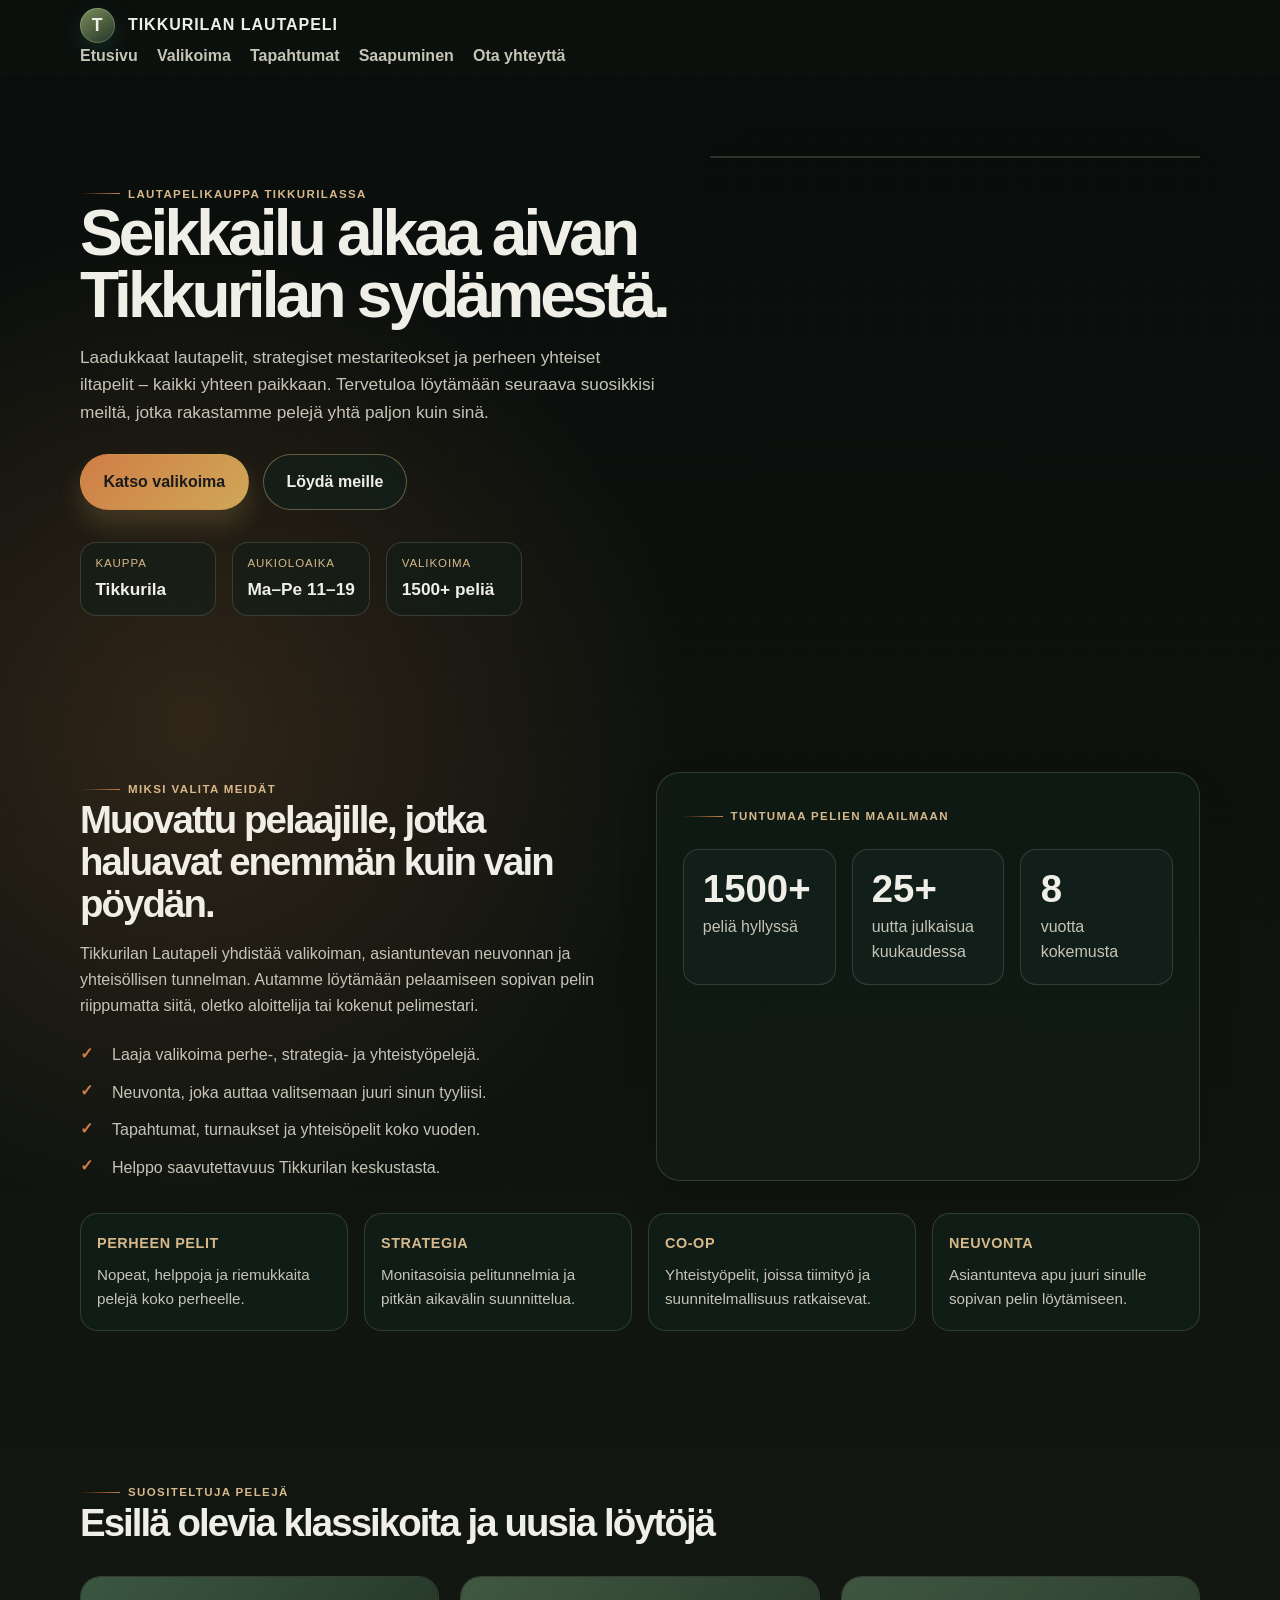
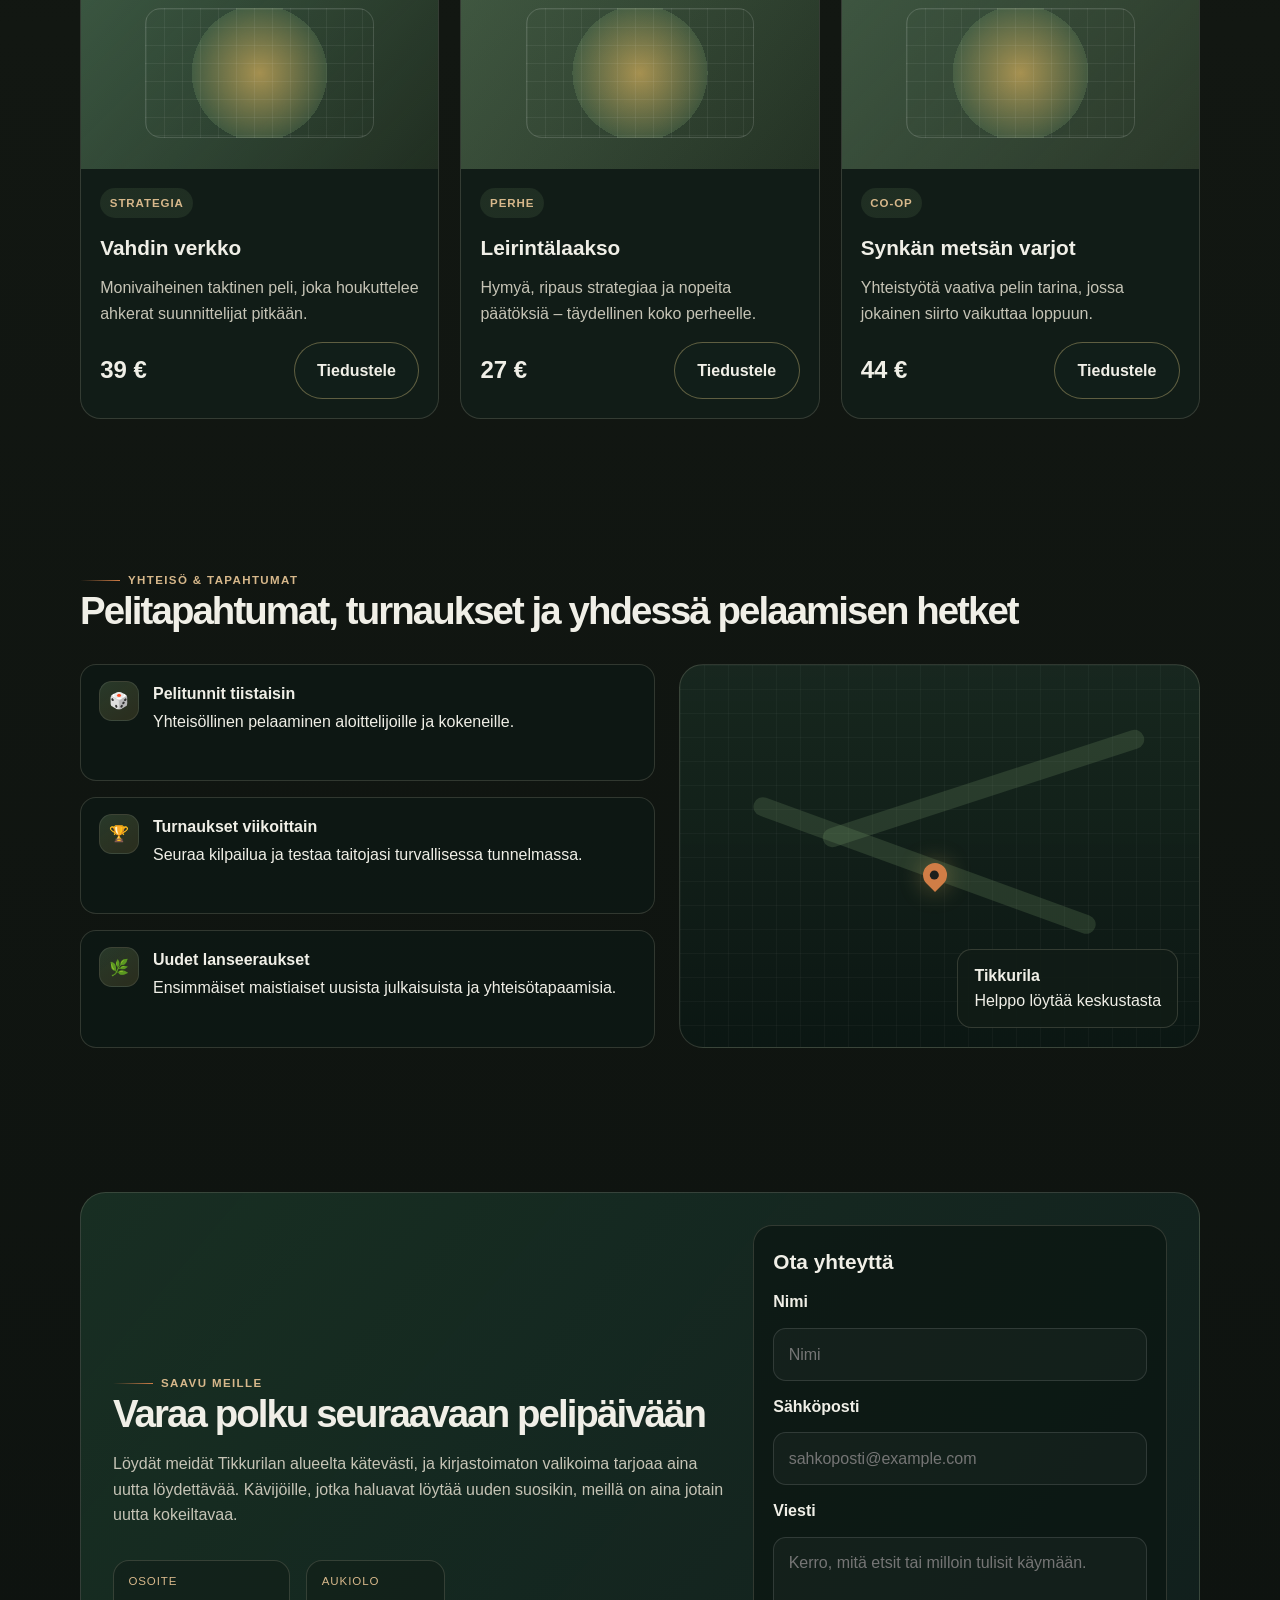
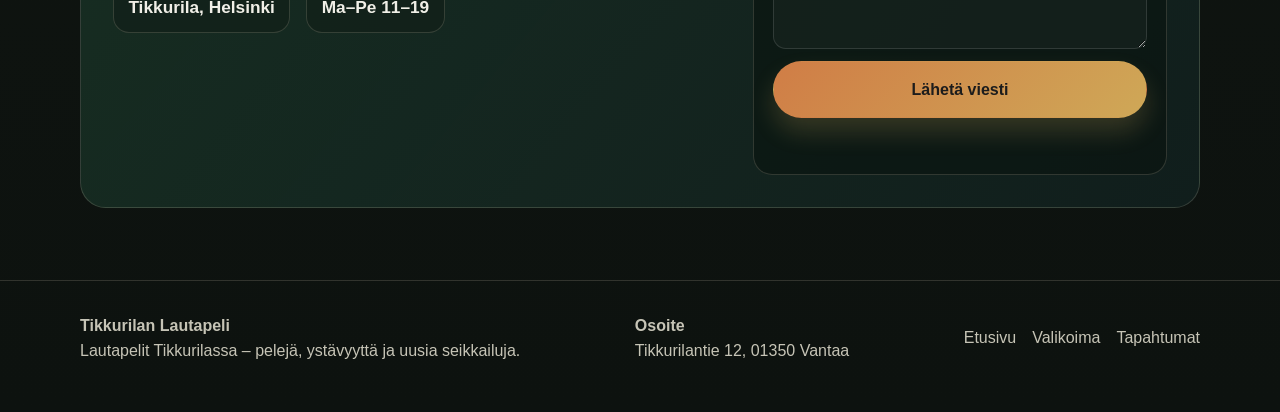
==== index.html @ 0ae38409 "Replace nettisivut.html with index.html content" ====
<!DOCTYPE html>
<html lang="fi">
  <head>
    <meta charset="UTF-8" />
    <meta name="viewport" content="width=device-width, initial-scale=1.0" />
    <meta
      name="description"
      content="Lautapelikauppa Tikkurilassa – strategia-, perhe- ja yhteistyöpelit, tapahtumat, neuvonta ja helposti saavutettava myymälä."
    />
    <meta name="theme-color" content="#090d0b" />
    <title>Tikkurilan Lautapeli | Lautapelikauppa Tikkurilassa</title>
    <link rel="stylesheet" href="styles.css" />
    <script src="script.js" defer></script>
  </head>
  <body>
    <a class="skip-link" href="#main-content">Hyppää sisältöön</a>

    <header class="site-header">
      <div class="container header-inner">
        <a href="#top" class="brand" aria-label="Tikkurilan Lautapeli etusivulle">
          <span class="brand-mark" aria-hidden="true">T</span>
          <span>Tikkurilan Lautapeli</span>
        </a>

        <button type="button" class="nav-toggle" aria-expanded="false" aria-controls="site-nav" aria-label="Avaa valikko">
          Valikko
        </button>

        <nav id="site-nav" class="nav" aria-label="Päävalikko">
          <a href="index.html">Etusivu</a>
          <a href="valikoima.html">Valikoima</a>
          <a href="tapahtumat.html">Tapahtumat</a>
          <a href="#saapuminen">Saapuminen</a>
          <a href="#ota-yhteytta">Ota yhteyttä</a>
        </nav>
      </div>
    </header>

    <main id="main-content">
      <section class="hero" id="top">
        <div class="container hero-grid">
          <div class="hero-copy">
            <span class="eyebrow">Lautapelikauppa Tikkurilassa</span>
            <h1>Seikkailu alkaa aivan Tikkurilan sydämestä.</h1>
            <p class="subhead">
              Laadukkaat lautapelit, strategiset mestariteokset ja perheen yhteiset iltapelit – kaikki yhteen paikkaan.
              Tervetuloa löytämään seuraava suosikkisi meiltä, jotka rakastamme pelejä yhtä paljon kuin sinä.
            </p>
            <div class="hero-actions">
              <a class="button" href="valikoima.html">Katso valikoima</a>
              <a class="button-secondary" href="#saapuminen">Löydä meille</a>
            </div>

            <div class="mini-meta" aria-label="Kaupan perustiedot">
              <div>
                <span class="meta-label">Kauppa</span>
                <span class="meta-value">Tikkurila</span>
              </div>
              <div>
                <span class="meta-label">Aukioloaika</span>
                <span class="meta-value">Ma–Pe 11–19</span>
              </div>
              <div>
                <span class="meta-label">Valikoima</span>
                <span class="meta-value">1500+ peliä</span>
              </div>
            </div>
          </div>

          <div class="hero-visual" aria-label="Pelien esittelykuva">
            <div class="showcase">
              <div class="board-illustration" aria-hidden="true"></div>

              <div class="floating-card top">
                <strong>4.9/5</strong>
                <span>Asiakasarvioinnit</span>
              </div>

              <div class="floating-card bottom">
                <strong>32</strong>
                <span>Yhteisötilaista peli-iltaa kuukaudessa</span>
              </div>
            </div>
          </div>
        </div>
      </section>

      <section class="section" id="kauppa">
        <div class="container">
          <div class="grid-2">
            <div>
              <span class="eyebrow">Miksi valita meidät</span>
              <h2>Muovattu pelaajille, jotka haluavat enemmän kuin vain pöydän.</h2>
              <p>
                Tikkurilan Lautapeli yhdistää valikoiman, asiantuntevan neuvonnan ja yhteisöllisen tunnelman. Autamme
                löytämään pelaamiseen sopivan pelin riippumatta siitä, oletko aloittelija tai kokenut pelimestari.
              </p>
              <ul class="check-list" aria-label="Kaupan vahvuudet">
                <li>Laaja valikoima perhe-, strategia- ja yhteistyöpelejä.</li>
                <li>Neuvonta, joka auttaa valitsemaan juuri sinun tyyliisi.</li>
                <li>Tapahtumat, turnaukset ja yhteisöpelit koko vuoden.</li>
                <li>Helppo saavutettavuus Tikkurilan keskustasta.</li>
              </ul>
            </div>

            <div class="panel">
              <span class="eyebrow">Tuntumaa pelien maailmaan</span>
              <div class="stats-grid" aria-label="Kaupan lukemat">
                <div class="stat-box">
                  <strong>1500+</strong>
                  <span>peliä hyllyssä</span>
                </div>
                <div class="stat-box">
                  <strong>25+</strong>
                  <span>uutta julkaisua kuukaudessa</span>
                </div>
                <div class="stat-box">
                  <strong>8</strong>
                  <span>vuotta kokemusta</span>
                </div>
              </div>
            </div>
          </div>

          <div class="feature-strip" aria-label="Kaupan palvelut">
            <article>
              <h3>Perheen pelit</h3>
              <p>Nopeat, helppoja ja riemukkaita pelejä koko perheelle.</p>
            </article>
            <article>
              <h3>Strategia</h3>
              <p>Monitasoisia pelitunnelmia ja pitkän aikavälin suunnittelua.</p>
            </article>
            <article>
              <h3>Co-op</h3>
              <p>Yhteistyöpelit, joissa tiimityö ja suunnitelmallisuus ratkaisevat.</p>
            </article>
            <article>
              <h3>Neuvonta</h3>
              <p>Asiantunteva apu juuri sinulle sopivan pelin löytämiseen.</p>
            </article>
          </div>
        </div>
      </section>

      <section class="section" id="valikoima">
        <div class="container">
          <span class="eyebrow">Suositeltuja pelejä</span>
          <h2>Esillä olevia klassikoita ja uusia löytöjä</h2>

          <div class="product-grid" aria-label="Suosittujen pelien valikoima">
            <article class="product-card">
              <div class="product-art" aria-hidden="true"></div>
              <div class="product-meta">
                <span class="tag">strategia</span>
                <h3>Vahdin verkko</h3>
                <p>Monivaiheinen taktinen peli, joka houkuttelee ahkerat suunnittelijat pitkään.</p>
                <div class="price-row">
                  <span class="price">39 €</span>
                  <a href="#ota-yhteytta" class="button-secondary">Tiedustele</a>
                </div>
              </div>
            </article>

            <article class="product-card">
              <div class="product-art" aria-hidden="true" style="background: linear-gradient(135deg, rgba(121, 155, 107, 0.32), rgba(216, 177, 93, 0.08)), linear-gradient(120deg, #25382d, #14271f);"></div>
              <div class="product-meta">
                <span class="tag">perhe</span>
                <h3>Leirintälaakso</h3>
                <p>Hymyä, ripaus strategiaa ja nopeita päätöksiä – täydellinen koko perheelle.</p>
                <div class="price-row">
                  <span class="price">27 €</span>
                  <a href="#ota-yhteytta" class="button-secondary">Tiedustele</a>
                </div>
              </div>
            </article>

            <article class="product-card">
              <div class="product-art" aria-hidden="true" style="background: linear-gradient(135deg, rgba(121, 155, 107, 0.32), rgba(216, 177, 93, 0.08)), linear-gradient(120deg, #22362d, #1b2d24);"></div>
              <div class="product-meta">
                <span class="tag">co-op</span>
                <h3>Synkän metsän varjot</h3>
                <p>Yhteistyötä vaativa pelin tarina, jossa jokainen siirto vaikuttaa loppuun.</p>
                <div class="price-row">
                  <span class="price">44 €</span>
                  <a href="#ota-yhteytta" class="button-secondary">Tiedustele</a>
                </div>
              </div>
            </article>
          </div>
        </div>
      </section>

      <section class="section" id="tapahtumat">
        <div class="container">
          <span class="eyebrow">Yhteisö & tapahtumat</span>
          <h2>Pelitapahtumat, turnaukset ja yhdessä pelaamisen hetket</h2>

          <div class="location-layout">
            <div class="info-stack" aria-label="Tapahtumatiedot">
              <div class="info-item">
                <div class="icon" aria-hidden="true">🎲</div>
                <div>
                  <strong>Pelitunnit tiistaisin</strong>
                  <span>Yhteisöllinen pelaaminen aloittelijoille ja kokeneille.</span>
                </div>
              </div>

              <div class="info-item">
                <div class="icon" aria-hidden="true">🏆</div>
                <div>
                  <strong>Turnaukset viikoittain</strong>
                  <span>Seuraa kilpailua ja testaa taitojasi turvallisessa tunnelmassa.</span>
                </div>
              </div>

              <div class="info-item">
                <div class="icon" aria-hidden="true">🌿</div>
                <div>
                  <strong>Uudet lanseeraukset</strong>
                  <span>Ensimmäiset maistiaiset uusista julkaisuista ja yhteisötapaamisia.</span>
                </div>
              </div>
            </div>

            <div class="map-box" aria-label="Kaupan sijainti kartalla">
              <div class="map-road" aria-hidden="true"></div>
              <div class="pin" aria-hidden="true"></div>
              <div class="map-label">
                <strong>Tikkurila</strong><br />
                <span>Helppo löytää keskustasta</span>
              </div>
            </div>
          </div>
        </div>
      </section>

      <section class="section" id="saapuminen">
        <div class="container">
          <div class="cta-box">
            <div>
              <span class="eyebrow">Saavu meille</span>
              <h2>Varaa polku seuraavaan pelipäivään</h2>
              <p>
                Löydät meidät Tikkurilan alueelta kätevästi, ja kirjastoimaton valikoima tarjoaa aina uutta löydettävää.
                Kävijöille, jotka haluavat löytää uuden suosikin, meillä on aina jotain uutta kokeiltavaa.
              </p>
              <div class="mini-meta">
                <div>
                  <span class="meta-label">Osoite</span>
                  <span class="meta-value">Tikkurila, Helsinki</span>
                </div>
                <div>
                  <span class="meta-label">Aukiolo</span>
                  <span class="meta-value">Ma–Pe 11–19</span>
                </div>
              </div>
            </div>

            <div class="form-box" id="ota-yhteytta">
              <h3>Ota yhteyttä</h3>
              <form id="contact-form" aria-label="Yhteydenottolomake">
                <label for="nimi">Nimi</label>
                <input id="nimi" type="text" name="nimi" placeholder="Nimi" autocomplete="name" required />

                <label for="email">Sähköposti</label>
                <input id="email" type="email" name="email" placeholder="sahkoposti@example.com" autocomplete="email" required />

                <label for="viesti">Viesti</label>
                <textarea id="viesti" name="viesti" placeholder="Kerro, mitä etsit tai milloin tulisit käymään." required></textarea>

                <button type="submit">Lähetä viesti</button>
                <div id="form-status" class="form-status" aria-live="polite"></div>
              </form>
            </div>
          </div>
        </div>
      </section>
    </main>

    <footer class="site-footer">
      <div class="container footer-inner">
        <div>
          <strong>Tikkurilan Lautapeli</strong><br />
          Lautapelit Tikkurilassa – pelejä, ystävyyttä ja uusia seikkailuja.
        </div>
        <div>
          <strong>Osoite</strong><br />
          Tikkurilantie 12, 01350 Vantaa
        </div>
        <div class="footer-links" aria-label="Sivuston linkit">
          <a href="nettisivut.html">Etusivu</a>
          <a href="valikoima.html">Valikoima</a>
          <a href="tapahtumat.html">Tapahtumat</a>
        </div>
      </div>
    </footer>

  </body>
</html>
---- styles.css ----
:root {
  --bg-900: #090d0b;
  --bg-800: #121712;
  --bg-700: #1d251d;
  --panel: rgba(20, 22, 18, 0.92);
  --panel-strong: rgba(29, 34, 27, 0.96);
  --panel-alt: rgba(15, 17, 15, 0.75);
  --grass: #7a8f5a;
  --grass-strong: #5d7344;
  --forest: #243327;
  --moss: #c8c0a8;
  --sand: #d7b88b;
  --gold: #d07d46;
  --ember: #ff9a5a;
  --text: #f0efe7;
  --muted: #c6c4b6;
  --line: rgba(214, 206, 180, 0.18);
  --shadow: rgba(0, 0, 0, 0.45);
  color-scheme: dark;
}

* {
  box-sizing: border-box;
}

html {
  scroll-behavior: smooth;
}

body {
  margin: 0;
  font-family: "Segoe UI", Tahoma, Geneva, Verdana, sans-serif;
  background:
    radial-gradient(circle at 15% 20%, rgba(208, 125, 70, 0.18), transparent 16%),
    linear-gradient(180deg, var(--bg-900) 0%, var(--bg-800) 45%, #0d120f 100%);
  color: var(--text);
  line-height: 1.6;
}

body::before {
  content: "";
  position: fixed;
  inset: 0;
  background: linear-gradient(rgba(255,255,255,0.015) 1px, transparent 1px),
    linear-gradient(90deg, rgba(255,255,255,0.015) 1px, transparent 1px);
  background-size: 28px 28px;
  pointer-events: none;
  z-index: -1;
  opacity: 0.7;
}

a {
  color: inherit;
  text-decoration: none;
}

img {
  max-width: 100%;
  display: block;
}

button,
input,
textarea {
  font: inherit;
}

:focus-visible {
  outline: 2px solid var(--gold);
  outline-offset: 3px;
}

.skip-link {
  position: absolute;
  left: 1rem;
  top: -3rem;
  background: var(--gold);
  color: #1f1f1f;
  padding: 0.7rem 1rem;
  border-radius: 0.5rem;
  transition: top 0.2s ease;
  z-index: 1000;
}

.skip-link:focus {
  top: 1rem;
}

.container {
  width: min(1120px, calc(100% - 2rem));
  margin: 0 auto;
}

.section {
  padding: 4.5rem 0;
}

.eyebrow {
  display: inline-flex;
  align-items: center;
  gap: 0.5rem;
  letter-spacing: 0.12em;
  text-transform: uppercase;
  font-size: 0.72rem;
  font-weight: 700;
  color: var(--sand);
}

.eyebrow::before {
  content: "";
  width: 2.5rem;
  height: 1px;
  background: linear-gradient(90deg, transparent, var(--gold));
}

h1,
h2,
h3,
p {
  margin-top: 0;
}

h1 {
  font-size: clamp(2.6rem, 5vw, 5rem);
  line-height: 0.96;
  letter-spacing: -0.06em;
  margin-bottom: 1.1rem;
}

h2 {
  font-size: clamp(2rem, 3vw, 3rem);
  line-height: 1.1;
  letter-spacing: -0.05em;
  margin-bottom: 1rem;
}

h3 {
  font-size: 1.3rem;
  margin-bottom: 0.7rem;
}

p {
  color: var(--muted);
  margin-bottom: 1.2rem;
}

.site-header {
  position: sticky;
  top: 0;
  z-index: 50;
  background: rgba(12, 18, 15, 0.86);
  display: flex;
  align-items: center;
  justify-content: space-between;
  min-height: 4.75rem;
}

.brand {
  display: inline-flex;
  align-items: center;
  gap: 0.8rem;
  font-weight: 800;
  letter-spacing: 0.06em;
  text-transform: uppercase;
}

.brand-mark {
  width: 2.2rem;
  height: 2.2rem;
  display: grid;
  place-items: center;
  border-radius: 50%;
  background: linear-gradient(145deg, var(--grass), var(--forest));
  box-shadow: inset 0 0 0 1px rgba(255, 255, 255, 0.2), 0 8px 20px rgba(26, 64, 47, 0.5);
  color: var(--text);
  font-size: 1.1rem;
}

.nav {
  display: flex;
  align-items: center;
  gap: 1.2rem;
}

.nav a {
  color: var(--muted);
  font-weight: 600;
  transition: color 0.2s ease, opacity 0.2s ease;
}

.nav a:hover,
.nav a:focus-visible {
  color: var(--text);
}

.nav-toggle {
  display: none;
  margin-left: auto;
  background: transparent;
  border: 1px solid var(--line);
  border-radius: 0.75rem;
  color: var(--text);
  padding: 0.6rem 0.8rem;
}

.button,
button[type="submit"],
.button-secondary {
  display: inline-flex;
  align-items: center;
  justify-content: center;
  gap: 0.6rem;
  padding: 0.9rem 1.4rem;
  border-radius: 999px;
  border: 1px solid transparent;
  font-weight: 700;
  cursor: pointer;
  transition: transform 0.2s ease, box-shadow 0.2s ease, border-color 0.2s ease;
}

.button,
button[type="submit"] {
  background: linear-gradient(135deg, var(--gold), #cfa857);
  color: #1c1c1c;
  box-shadow: 0 14px 24px rgba(216, 177, 93, 0.2);
}

.button:hover,
.button:focus-visible,
button[type="submit"]:hover,
button[type="submit"]:focus-visible {
  transform: translateY(-2px);
}

.button-secondary {
  border-color: rgba(216, 193, 127, 0.4);
  color: var(--text);
  background: rgba(18, 32, 27, 0.7);
}

.hero {
  padding: 5rem 0 4rem;
}

.hero-grid {
  display: grid;
  grid-template-columns: 1.1fr 0.9fr;
  gap: 2rem;
  align-items: center;
}

.hero-copy {
  max-width: 38rem;
}

.subhead {
  max-width: 36rem;
  font-size: 1.08rem;
  color: var(--muted);
}

.hero-actions {
  display: flex;
  flex-wrap: wrap;
  gap: 0.9rem;
  margin-top: 1.7rem;
}

.mini-meta {
  display: flex;
  flex-wrap: wrap;
  gap: 1rem;
  margin-top: 2rem;
}

.mini-meta div {
  padding: 0.7rem 0.9rem;
  border: 1px solid var(--line);
  border-radius: 1rem;
  background: rgba(17, 30, 24, 0.6);
  min-width: 8.5rem;
}

.meta-label {
  display: block;
  color: var(--sand);
  font-size: 0.72rem;
  letter-spacing: 0.08em;
  text-transform: uppercase;
  margin-bottom: 0.2rem;
}

.meta-value {
  font-weight: 700;
  font-size: 1.08rem;
}

.hero-visual {
  position: relative;
  min-height: 30rem;
}

.showcase {
  position: relative;
  height: 100%;
  border-radius: 1.8rem;
  background:
    linear-gradient(180deg, rgba(18, 20, 17, 0.2), rgba(7, 10, 9, 0.9)),
    linear-gradient(130deg, rgba(122, 143, 90, 0.18), rgba(208, 125, 70, 0.12));
  border: 1px solid var(--line);
  overflow: hidden;
  box-shadow: 0 30px 80px rgba(0, 0, 0, 0.4);
}

.showcase::before {
  content: "";
  position: absolute;
  inset: 0;
  background:
    linear-gradient(135deg, rgba(255, 255, 255, 0.05), transparent 40%),
    radial-gradient(circle at 30% 8%, rgba(255, 154, 90, 0.2), transparent 24%),
    radial-gradient(circle at 70% 38%, rgba(122, 143, 90, 0.18), transparent 30%);
}

.showcase::after {
  content: "";
  position: absolute;
  inset: 0;
  background: linear-gradient(180deg, rgba(255,255,255,0.04), transparent 45%);
  opacity: 0.7;
  left: 50%;
  top: 50%;
  transform: translate(-50%, -50%);
  width: min(80%, 430px);
  aspect-ratio: 1;
  border-radius: 1.5rem;
  background:
    linear-gradient(145deg, rgba(59, 70, 58, 0.96), rgba(21, 28, 23, 0.98));
  border: 1px solid rgba(255, 255, 255, 0.12);
  box-shadow: inset 0 0 0 1px rgba(255,255,255,0.08), 0 30px 50px rgba(0,0,0,0.28);
}

.board-illustration {
  position: absolute;
  inset: 0;
  z-index: 1;
  display: grid;
  place-items: center;
}

.board-illustration svg {
  width: min(92%, 430px);
  height: auto;
  display: block;
  position: relative;
  z-index: 2;
  filter: drop-shadow(0 25px 26px rgba(0, 0, 0, 0.3));
}

.board-illustration::before,
.board-illustration::after {
  content: "";
  position: absolute;
  inset: 10%;
  border-radius: 1.25rem;
  border: 1px solid rgba(255,255,255,0.12);
}

.board-illustration::after {
  inset: 18%;
  background:
    linear-gradient(90deg, rgba(255,255,255,0.07) 1px, transparent 1px),
    linear-gradient(rgba(255,255,255,0.07) 1px, transparent 1px),
    radial-gradient(circle at 50% 50%, rgba(208, 125, 70, 0.8), rgba(122, 143, 90, 0.18) 62%, transparent 64%);
  background-size: 24px 24px, 24px 24px, 100% 100%;
}

.floating-card {
  position: absolute;
  background: rgba(20, 33, 29, 0.85);
  border: 1px solid var(--line);
  border-radius: 1rem;
  right: 1.5rem;
  padding: 1rem 1.2rem;
  z-index: 3;
}

.floating-card.bottom {
  left: 1.2rem;
  bottom: 1.2rem;
  padding: 0.9rem 1.1rem;
}

.floating-card strong {
  display: block;
  font-size: 1.4rem;
  color: var(--text);
}

.floating-card span {
  color: var(--muted);
  font-size: 0.82rem;
}

.feature-strip {
  display: grid;
  grid-template-columns: repeat(4, minmax(0, 1fr));
  gap: 1rem;
  margin-top: 2rem;
}

.feature-strip article {
  background: rgba(18, 33, 27, 0.66);
  border: 1px solid var(--line);
  border-radius: 1.1rem;
  padding: 1.15rem 1rem;
}

.feature-strip h3 {
  font-size: 0.9rem;
  letter-spacing: 0.04em;
  text-transform: uppercase;
  color: var(--sand);
  margin-bottom: 0.5rem;
}

.feature-strip p {
  margin: 0;
  color: var(--muted);
  font-size: 0.95rem;
}

.grid-2 {
  display: grid;
  grid-template-columns: 1fr 1fr;
  gap: 2rem;
}

.panel {
  background: rgba(17, 28, 23, 0.72);
  border: 1px solid var(--line);
  border-radius: 1.5rem;
  padding: 1.6rem;
  box-shadow: 0 18px 40px rgba(0, 0, 0, 0.12);
}

.check-list {
  list-style: none;
  padding: 0;
  margin: 1.5rem 0 0;
  display: grid;
  gap: 0.75rem;
}

.check-list li {
  position: relative;
  padding-left: 2rem;
  color: var(--muted);
}

.check-list li::before {
  content: "✓";
  position: absolute;
  left: 0;
  top: -0.1rem;
  color: var(--gold);
  font-weight: 800;
}

.stats-grid {
  display: grid;
  grid-template-columns: repeat(3, minmax(0, 1fr));
  gap: 1rem;
  margin-top: 1.5rem;
}

.stat-box {
  background: rgba(18, 34, 28, 0.72);
  border: 1px solid var(--line);
  border-radius: 1rem;
  padding: 1.2rem;
}

.stat-box strong {
  display: block;
  font-size: clamp(1.7rem, 3vw, 2.5rem);
  line-height: 1;
  margin-bottom: 0.35rem;
}

.stat-box span {
  color: var(--muted);
}

.page-hero-visual {
  margin: 1.5rem 0 2rem;
  border-radius: 1.4rem;
  overflow: hidden;
  border: 1px solid var(--line);
  background: linear-gradient(135deg, rgba(32, 52, 41, 0.9), rgba(9, 13, 11, 0.95));
  box-shadow: 0 22px 50px rgba(0, 0, 0, 0.2);
}

.page-hero-visual svg {
  display: block;
  width: 100%;
  height: auto;
}

.page-hero-visual--compact {
  margin-top: 2rem;
}

.product-grid {
  display: grid;
  grid-template-columns: repeat(3, minmax(0, 1fr));
  gap: 1.3rem;
  margin-top: 2rem;
}

.section-compact {
  padding-top: 0;
}

.table-heading {
  margin-bottom: 1rem;
}

.inventory-table-wrap {
  overflow-x: auto;
  border: 2px solid rgba(216, 177, 93, 0.38);
  border-radius: 1rem;
  background: rgba(18, 31, 26, 0.82);
  box-shadow: inset 0 0 0 1px rgba(255,255,255,0.03);
}

.inventory-table {
  width: 100%;
  border-collapse: collapse;
  min-width: 500px;
}

.inventory-table th,
.inventory-table td {
  text-align: left;
  padding: 1rem 1.1rem;
  border-bottom: 1px solid rgba(216, 177, 93, 0.2);
}

.inventory-table thead th {
  background: rgba(121, 155, 107, 0.12);
  color: var(--text);
  font-size: 0.78rem;
  letter-spacing: 0.08em;
  text-transform: uppercase;
}

.inventory-table tbody tr:hover {
  background: rgba(255, 255, 255, 0.02);
}

.inventory-table tbody td {
  color: var(--muted);
}

.inventory-table tbody tr.vip-row {
  background: linear-gradient(90deg, rgba(216, 177, 93, 0.15), rgba(255, 154, 90, 0.06));
  box-shadow: inset 0 0 0 1px rgba(216, 177, 93, 0.3);
}

.inventory-table tbody tr.vip-row td {
  color: var(--text);
  font-weight: 600;
}

.product-card {
  background: rgba(18, 31, 26, 0.8);
  border: 1px solid var(--line);
  border-radius: 1.3rem;
  overflow: hidden;
  transition: transform 0.2s ease, border-color 0.2s ease;
}

.product-card:hover,
.product-card:focus-within {
  transform: translateY(-3px);
  border-color: rgba(216, 177, 93, 0.5);
}

.product-art {
  height: 12rem;
  background:
    linear-gradient(135deg, rgba(121, 155, 107, 0.32), rgba(216, 177, 93, 0.08)),
    linear-gradient(120deg, #1d362d, #11231c);
  display: grid;
  place-items: center;
  position: relative;
  overflow: hidden;
}

.product-art::before {
  content: "";
  position: absolute;
  inset: 16% 18%;
  border-radius: 1rem;
  border: 1px solid rgba(255,255,255,0.14);
  background:
    linear-gradient(90deg, rgba(255,255,255,0.06) 1px, transparent 1px),
    linear-gradient(rgba(255,255,255,0.06) 1px, transparent 1px),
    radial-gradient(circle at center, rgba(216, 177, 93, 0.7), rgba(121, 155, 107, 0.25) 52%, transparent 0);
  background-size: 18px 18px, 18px 18px, 100% 100%;
  z-index: 1;
}

.product-art::after {
  content: attr(data-icon);
  position: absolute;
  inset: 0;
  display: grid;
  place-items: center;
  font-size: clamp(2.6rem, 3vw, 4rem);
  z-index: 2;
  filter: drop-shadow(0 10px 18px rgba(0, 0, 0, 0.28));
}

.product-meta {
  padding: 1.2rem;
}

.tag {
  display: inline-block;
  padding: 0.35rem 0.6rem;
  border-radius: 999px;
  background: rgba(121, 155, 107, 0.14);
  color: var(--sand);
  font-size: 0.72rem;
  text-transform: uppercase;
  letter-spacing: 0.08em;
  font-weight: 700;
  margin-bottom: 0.8rem;
}

.product-meta p {
  margin-bottom: 1rem;
}

.price-row {
  display: flex;
  justify-content: space-between;
  align-items: center;
  gap: 0.8rem;
}

.price {
  font-size: 1.5rem;
  font-weight: 800;
  color: var(--text);
}

.price small {
  font-size: 0.64rem;
  color: var(--muted);
  font-weight: 700;
}

.location-layout {
  display: grid;
  grid-template-columns: 1.05fr 0.95fr;
  gap: 1.5rem;
  margin-top: 2rem;
}

.info-stack {
  display: grid;
  gap: 1rem;
}

.info-item {
  display: flex;
  align-items: flex-start;
  gap: 0.9rem;
  padding: 1rem 1.1rem;
  border-radius: 1rem;
  border: 1px solid var(--line);
  background: rgba(13, 25, 20, 0.75);
}

.info-item .icon {
  width: 2.5rem;
  height: 2.5rem;
  border-radius: 0.8rem;
  display: grid;
  place-items: center;
  color: var(--text);
  background: linear-gradient(145deg, rgba(121, 155, 107, 0.26), rgba(216, 177, 93, 0.15));
  border: 1px solid rgba(255,255,255,0.09);
}

.info-item strong {
  display: block;
  margin-bottom: 0.15rem;
}

.map-box {
  position: relative;
  min-height: 24rem;
  background: linear-gradient(180deg, rgba(25, 42, 33, 0.88), rgba(11, 23, 19, 0.94));
  border: 1px solid var(--line);
  border-radius: 1.5rem;
  overflow: hidden;
}

.map-box::before {
  content: "";
  position: absolute;
  inset: 0;
  background:
    linear-gradient(90deg, rgba(255,255,255,0.03) 1px, transparent 1px),
    linear-gradient(rgba(255,255,255,0.03) 1px, transparent 1px);
  background-size: 24px 24px;
}

.map-road {
  position: absolute;
  inset: 0;
}

.map-road::before,
.map-road::after {
  content: "";
  position: absolute;
  background: rgba(121, 155, 107, 0.22);
  border-radius: 999px;
}

.map-road::before {
  width: 70%;
  height: 1.2rem;
  left: 12%;
  top: 50%;
  transform: rotate(20deg);
}

.map-road::after {
  width: 65%;
  height: 1.2rem;
  left: 26%;
  top: 30%;
  transform: rotate(-18deg);
}

.pin {
  position: absolute;
  left: 50%;
  top: 52%;
  transform: translate(-50%, -50%);
  width: 1.5rem;
  height: 1.5rem;
  background: var(--gold);
  border-radius: 50% 50% 50% 0;
  transform-origin: center;
  rotate: -45deg;
  box-shadow: 0 0 24px rgba(216, 177, 93, 0.45);
}

.pin::after {
  content: "";
  position: absolute;
  width: 0.55rem;
  height: 0.55rem;
  background: #1b1f1d;
  border-radius: 50%;
  left: 0.45rem;
  top: 0.45rem;
}

.map-label {
  position: absolute;
  right: 1.3rem;
  bottom: 1.2rem;
  background: rgba(17, 28, 23, 0.9);
  border: 1px solid var(--line);
  border-radius: 0.9rem;
  padding: 0.8rem 1rem;
}

.cta-box {
  display: grid;
  grid-template-columns: 1.2fr 0.8fr;
  gap: 1.2rem;
  align-items: center;
  background: linear-gradient(130deg, rgba(25, 48, 36, 0.96), rgba(17, 32, 30, 0.9));
  border: 1px solid var(--line);
  border-radius: 1.6rem;
  padding: clamp(1.2rem, 3vw, 2rem);
}

.cta-box p {
  margin: 0.4rem 0 0;
}

.form-box {
  background: rgba(11, 22, 17, 0.68);
  border: 1px solid var(--line);
  border-radius: 1.2rem;
  padding: 1.2rem;
}

form {
  display: grid;
  gap: 0.8rem;
}

label {
  display: grid;
  gap: 0.35rem;
  color: var(--text);
  font-weight: 600;
}

input,
textarea {
  width: 100%;
  border: 1px solid rgba(255,255,255,0.12);
  border-radius: 0.8rem;
  background: rgba(255,255,255,0.03);
  color: var(--text);
  padding: 0.8rem 0.9rem;
}

textarea {
  min-height: 7rem;
  resize: vertical;
}

.form-status {
  min-height: 1.5em;
  color: var(--sand);
  font-weight: 600;
}

.site-footer {
  padding: 2rem 0 3rem;
  border-top: 1px solid var(--line);
  color: var(--muted);
}

.footer-inner {
  display: flex;
  align-items: center;
  justify-content: space-between;
  gap: 1rem;
  flex-wrap: wrap;
}

.footer-links {
  display: flex;
  flex-wrap: wrap;
  gap: 1rem;
}

@media (max-width: 900px) {
  .hero-grid,
  .grid-2,
  .location-layout,
  .cta-box {
    grid-template-columns: 1fr;
  }

  .feature-strip,
  .product-grid {
    grid-template-columns: repeat(2, minmax(0, 1fr));
  }
}

@media (max-width: 680px) {
  .nav-toggle {
    display: inline-flex;
  }

  .nav {
    display: none;
    position: absolute;
    top: calc(100% + 0.5rem);
    right: 1rem;
    left: 1rem;
    flex-direction: column;
    align-items: stretch;
    background: rgba(15, 25, 21, 0.96);
    border: 1px solid var(--line);
    border-radius: 1rem;
    padding: 0.8rem;
    box-shadow: 0 18px 40px rgba(0,0,0,0.25);
  }

  .nav.open {
    display: flex;
  }

  .nav a {
    padding: 0.55rem 0.25rem;
  }

  .feature-strip,
  .product-grid,
  .stats-grid {
    grid-template-columns: 1fr;
  }

  .header-inner {
    min-height: 4.2rem;
  }

  .hero {
    padding-top: 3.5rem;
  }
}

@media (prefers-reduced-motion: reduce) {
  *, *::before, *::after {
    scroll-behavior: auto !important;
    animation: none !important;
    transition: none !important;
  }
}
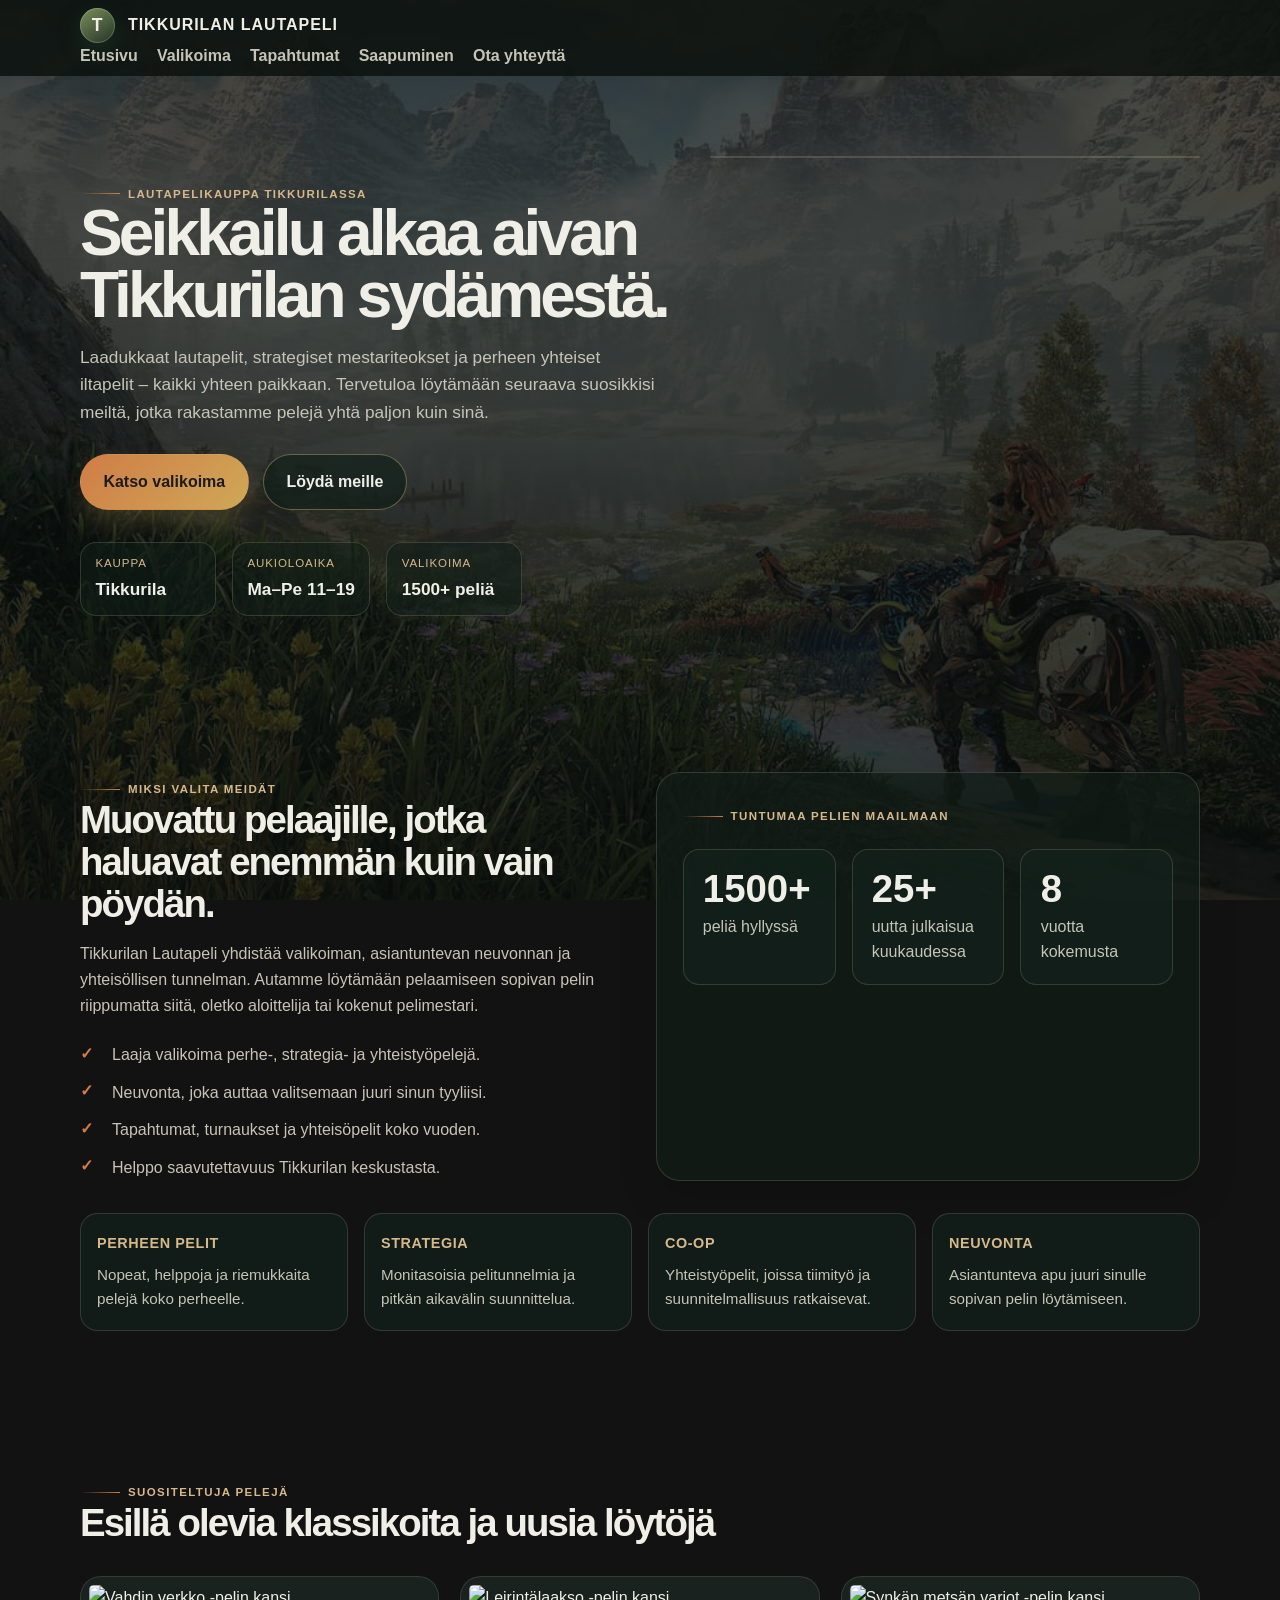
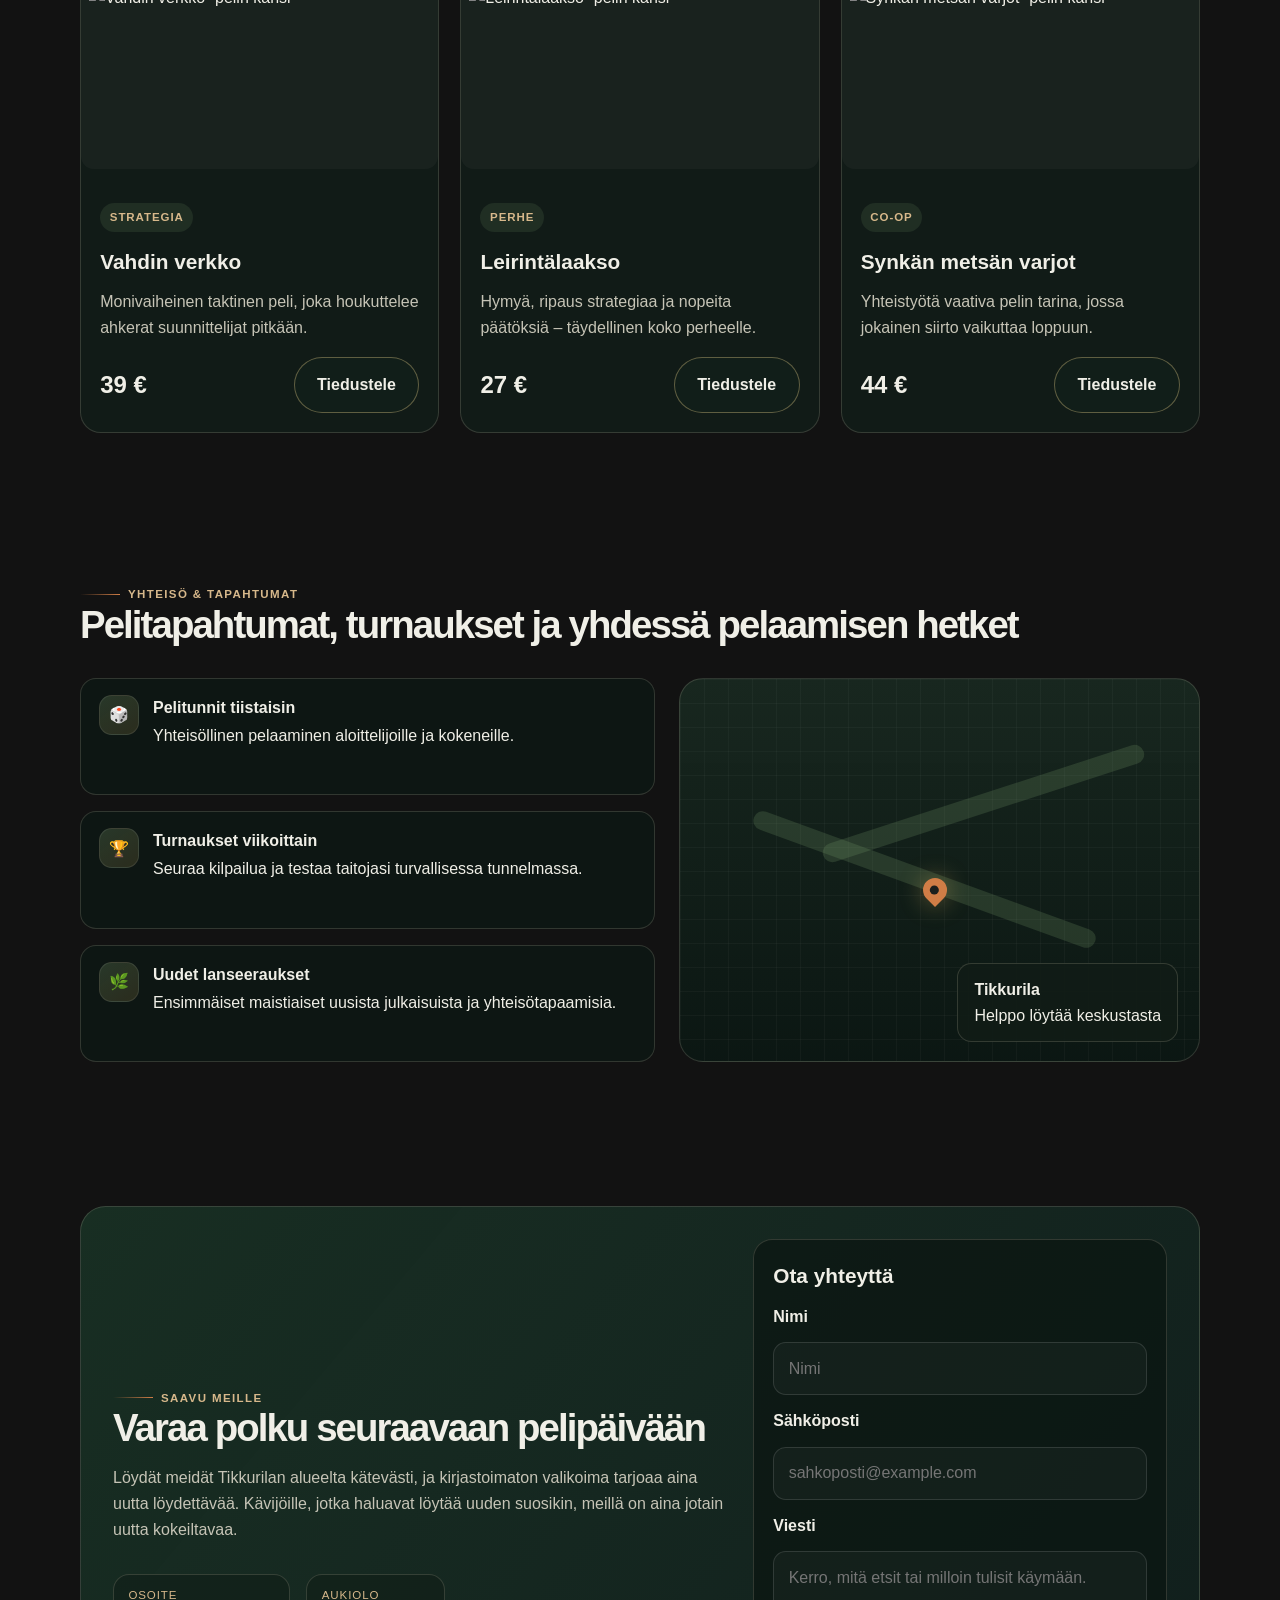
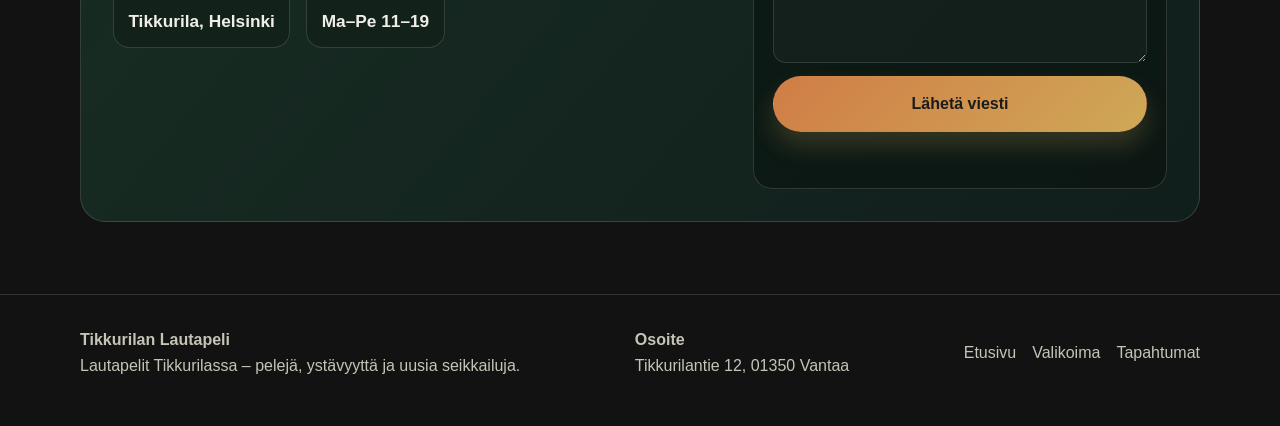
==== commit bfd8f655: "Fix HTML structure and content" ====
--- a/index.html
+++ b/index.html
@@ -149,8 +149,9 @@
           <h2>Esillä olevia klassikoita ja uusia löytöjä</h2>
 
           <div class="product-grid" aria-label="Suosittujen pelien valikoima">
-            <article class="product-card">
-              <div class="product-art" aria-hidden="true"></div>
+            <article class="product-card">  
+              <img src="Vahdinverkko.jpg" alt="Vahdin verkko -pelin kansi" class="product-art" />           
+                    
               <div class="product-meta">
                 <span class="tag">strategia</span>
                 <h3>Vahdin verkko</h3>
@@ -163,7 +164,8 @@
             </article>
 
             <article class="product-card">
-              <div class="product-art" aria-hidden="true" style="background: linear-gradient(135deg, rgba(121, 155, 107, 0.32), rgba(216, 177, 93, 0.08)), linear-gradient(120deg, #25382d, #14271f);"></div>
+              <img src="leirintälaakso.jpg" alt="Leirintälaakso -pelin kansi" class="product-art" />
+             
               <div class="product-meta">
                 <span class="tag">perhe</span>
                 <h3>Leirintälaakso</h3>
@@ -176,7 +178,8 @@
             </article>
 
             <article class="product-card">
-              <div class="product-art" aria-hidden="true" style="background: linear-gradient(135deg, rgba(121, 155, 107, 0.32), rgba(216, 177, 93, 0.08)), linear-gradient(120deg, #22362d, #1b2d24);"></div>
+              <img src="Synkanmetsanvarjot.jpg" alt="Synkän metsän varjot -pelin kansi" class="product-art" />
+             
               <div class="product-meta">
                 <span class="tag">co-op</span>
                 <h3>Synkän metsän varjot</h3>
@@ -289,7 +292,7 @@
           Tikkurilantie 12, 01350 Vantaa
         </div>
         <div class="footer-links" aria-label="Sivuston linkit">
-          <a href="nettisivut.html">Etusivu</a>
+          <a href="index.html">Etusivu</a>
           <a href="valikoima.html">Valikoima</a>
           <a href="tapahtumat.html">Tapahtumat</a>
         </div>
--- a/styles.css
+++ b/styles.css
@@ -29,10 +29,12 @@
 
 body {
   margin: 0;
+  min-height: 100vh;
   font-family: "Segoe UI", Tahoma, Geneva, Verdana, sans-serif;
   background:
-    radial-gradient(circle at 15% 20%, rgba(208, 125, 70, 0.18), transparent 16%),
-    linear-gradient(180deg, var(--bg-900) 0%, var(--bg-800) 45%, #0d120f 100%);
+    linear-gradient(rgba(9, 13, 11, 0.72), rgba(9, 13, 11, 0.84)),
+    url("horizon.jpg") center center / cover no-repeat;
+  background-attachment: fixed;
   color: var(--text);
   line-height: 1.6;
 }
@@ -41,12 +43,14 @@
   content: "";
   position: fixed;
   inset: 0;
-  background: linear-gradient(rgba(255,255,255,0.015) 1px, transparent 1px),
-    linear-gradient(90deg, rgba(255,255,255,0.015) 1px, transparent 1px);
-  background-size: 28px 28px;
+  background:
+    linear-gradient(rgba(255,255,255,0.015) 1px, transparent 1px),
+    linear-gradient(90deg, rgba(255,255,255,0.015) 1px, transparent 1px),
+    radial-gradient(circle at 15% 20%, rgba(208, 125, 70, 0.12), transparent 16%);
+  background-size: 32px 32px, 32px 32px, 100% 100%;
   pointer-events: none;
   z-index: -1;
-  opacity: 0.7;
+  opacity: 0.38;
 }
 
 a {
@@ -148,7 +152,7 @@
   position: sticky;
   top: 0;
   z-index: 50;
-  background: rgba(12, 18, 15, 0.86);
+    background: rgba(12, 18, 15, 0.86);
   display: flex;
   align-items: center;
   justify-content: space-between;
@@ -326,8 +330,8 @@
   content: "";
   position: absolute;
   inset: 0;
-  background: linear-gradient(180deg, rgba(255,255,255,0.04), transparent 45%);
-  opacity: 0.7;
+    background: linear-gradient(180deg, rgba(255,255,255,0.04), transparent 45%);
+    opacity: 0.7;
   left: 50%;
   top: 50%;
   transform: translate(-50%, -50%);
@@ -340,23 +344,6 @@
   box-shadow: inset 0 0 0 1px rgba(255,255,255,0.08), 0 30px 50px rgba(0,0,0,0.28);
 }
 
-.board-illustration {
-  position: absolute;
-  inset: 0;
-  z-index: 1;
-  display: grid;
-  place-items: center;
-}
-
-.board-illustration svg {
-  width: min(92%, 430px);
-  height: auto;
-  display: block;
-  position: relative;
-  z-index: 2;
-  filter: drop-shadow(0 25px 26px rgba(0, 0, 0, 0.3));
-}
-
 .board-illustration::before,
 .board-illustration::after {
   content: "";
@@ -380,9 +367,9 @@
   background: rgba(20, 33, 29, 0.85);
   border: 1px solid var(--line);
   border-radius: 1rem;
+
   right: 1.5rem;
   padding: 1rem 1.2rem;
-  z-index: 3;
 }
 
 .floating-card.bottom {
@@ -492,25 +479,6 @@
   color: var(--muted);
 }
 
-.page-hero-visual {
-  margin: 1.5rem 0 2rem;
-  border-radius: 1.4rem;
-  overflow: hidden;
-  border: 1px solid var(--line);
-  background: linear-gradient(135deg, rgba(32, 52, 41, 0.9), rgba(9, 13, 11, 0.95));
-  box-shadow: 0 22px 50px rgba(0, 0, 0, 0.2);
-}
-
-.page-hero-visual svg {
-  display: block;
-  width: 100%;
-  height: auto;
-}
-
-.page-hero-visual--compact {
-  margin-top: 2rem;
-}
-
 .product-grid {
   display: grid;
   grid-template-columns: repeat(3, minmax(0, 1fr));
@@ -581,46 +549,27 @@
   transition: transform 0.2s ease, border-color 0.2s ease;
 }
 
+.product-card img {
+  display: block;
+  width: 100%;
+  height: 12rem;
+  object-fit: cover;
+  border-radius: 0.8rem;
+  margin-bottom: 0.9rem;
+  padding: 0.5rem;
+  background: rgba(255, 255, 255, 0.03);
+}
+
+@media (max-width: 680px) {
+  .product-card img {
+    height: 10rem;
+  }
+}
+
 .product-card:hover,
 .product-card:focus-within {
   transform: translateY(-3px);
   border-color: rgba(216, 177, 93, 0.5);
-}
-
-.product-art {
-  height: 12rem;
-  background:
-    linear-gradient(135deg, rgba(121, 155, 107, 0.32), rgba(216, 177, 93, 0.08)),
-    linear-gradient(120deg, #1d362d, #11231c);
-  display: grid;
-  place-items: center;
-  position: relative;
-  overflow: hidden;
-}
-
-.product-art::before {
-  content: "";
-  position: absolute;
-  inset: 16% 18%;
-  border-radius: 1rem;
-  border: 1px solid rgba(255,255,255,0.14);
-  background:
-    linear-gradient(90deg, rgba(255,255,255,0.06) 1px, transparent 1px),
-    linear-gradient(rgba(255,255,255,0.06) 1px, transparent 1px),
-    radial-gradient(circle at center, rgba(216, 177, 93, 0.7), rgba(121, 155, 107, 0.25) 52%, transparent 0);
-  background-size: 18px 18px, 18px 18px, 100% 100%;
-  z-index: 1;
-}
-
-.product-art::after {
-  content: attr(data-icon);
-  position: absolute;
-  inset: 0;
-  display: grid;
-  place-items: center;
-  font-size: clamp(2.6rem, 3vw, 4rem);
-  z-index: 2;
-  filter: drop-shadow(0 10px 18px rgba(0, 0, 0, 0.28));
 }
 
 .product-meta {
@@ -860,6 +809,11 @@
 }
 
 @media (max-width: 900px) {
+  body {
+    background-attachment: scroll;
+    background-position: center top;
+  }
+
   .hero-grid,
   .grid-2,
   .location-layout,
@@ -874,6 +828,11 @@
 }
 
 @media (max-width: 680px) {
+  body {
+    background-position: top 20%;
+    background-size: 180% auto;
+  }
+
   .nav-toggle {
     display: inline-flex;
   }
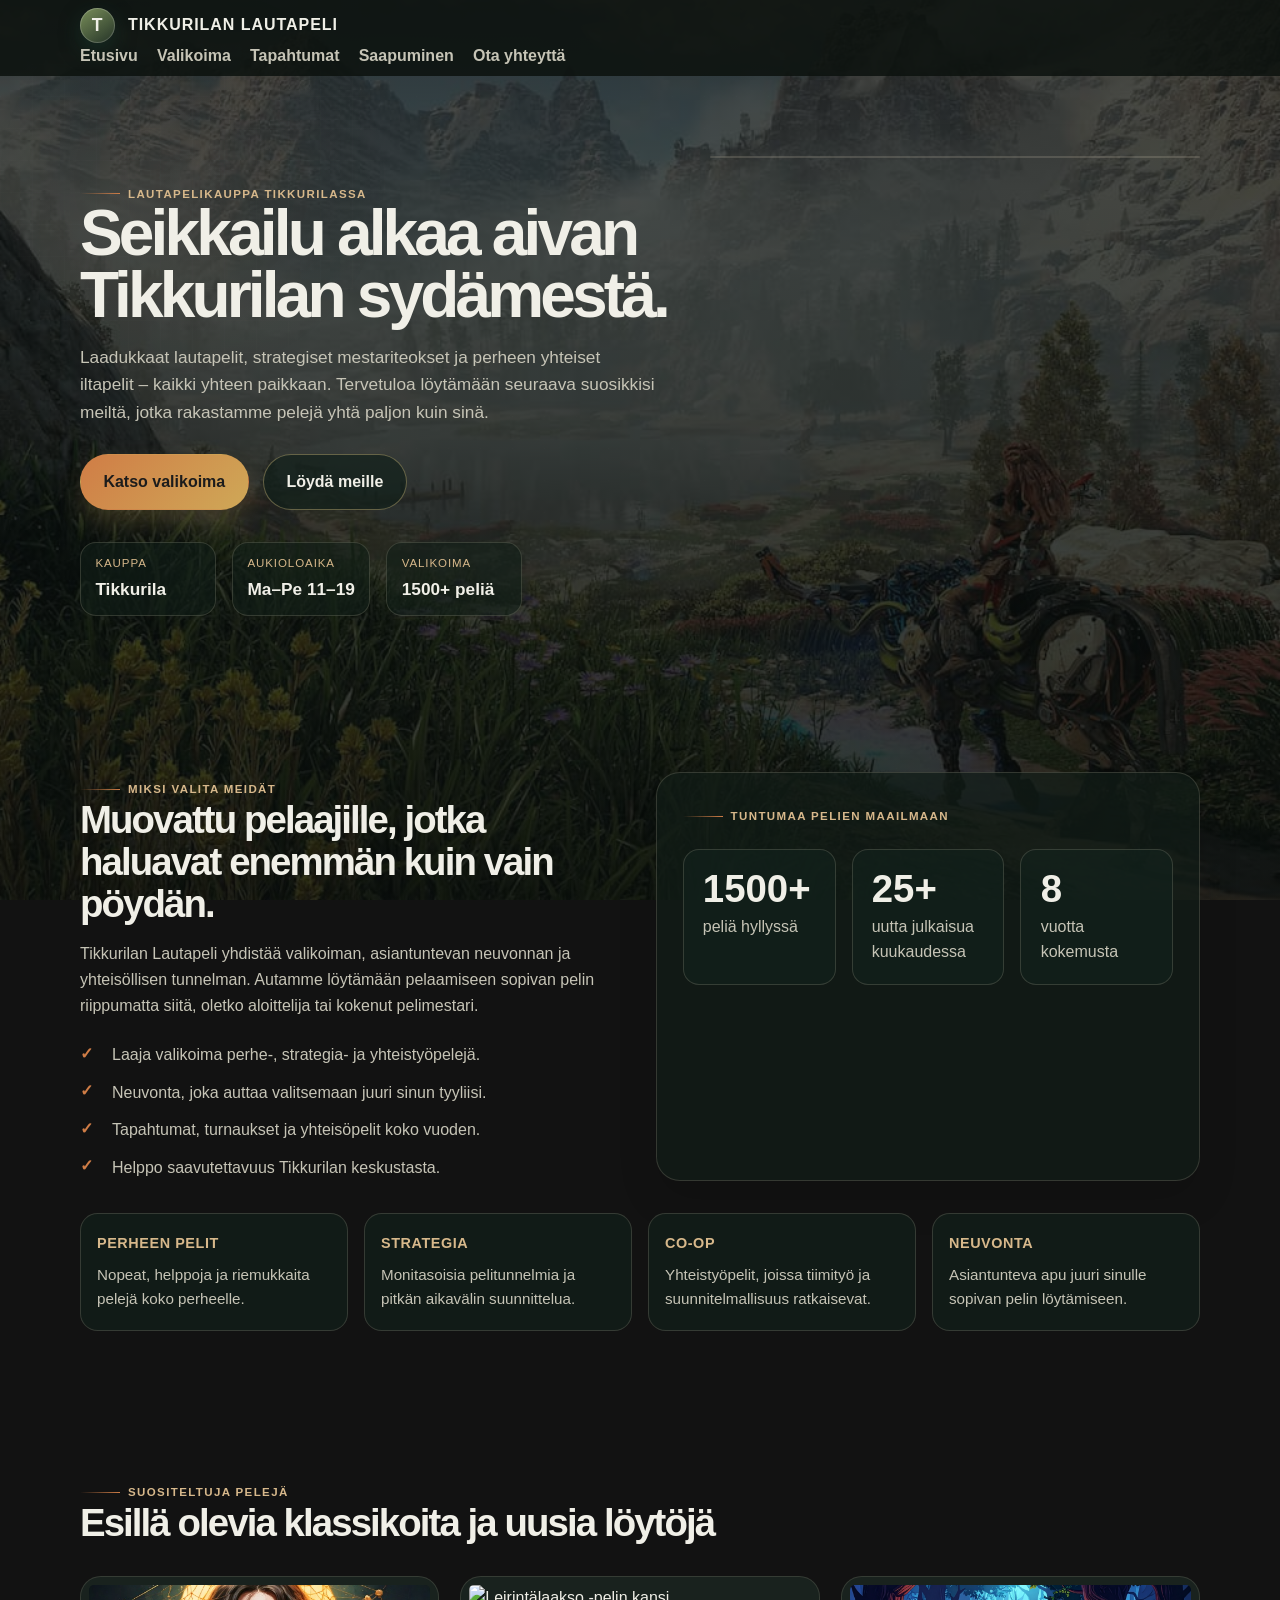
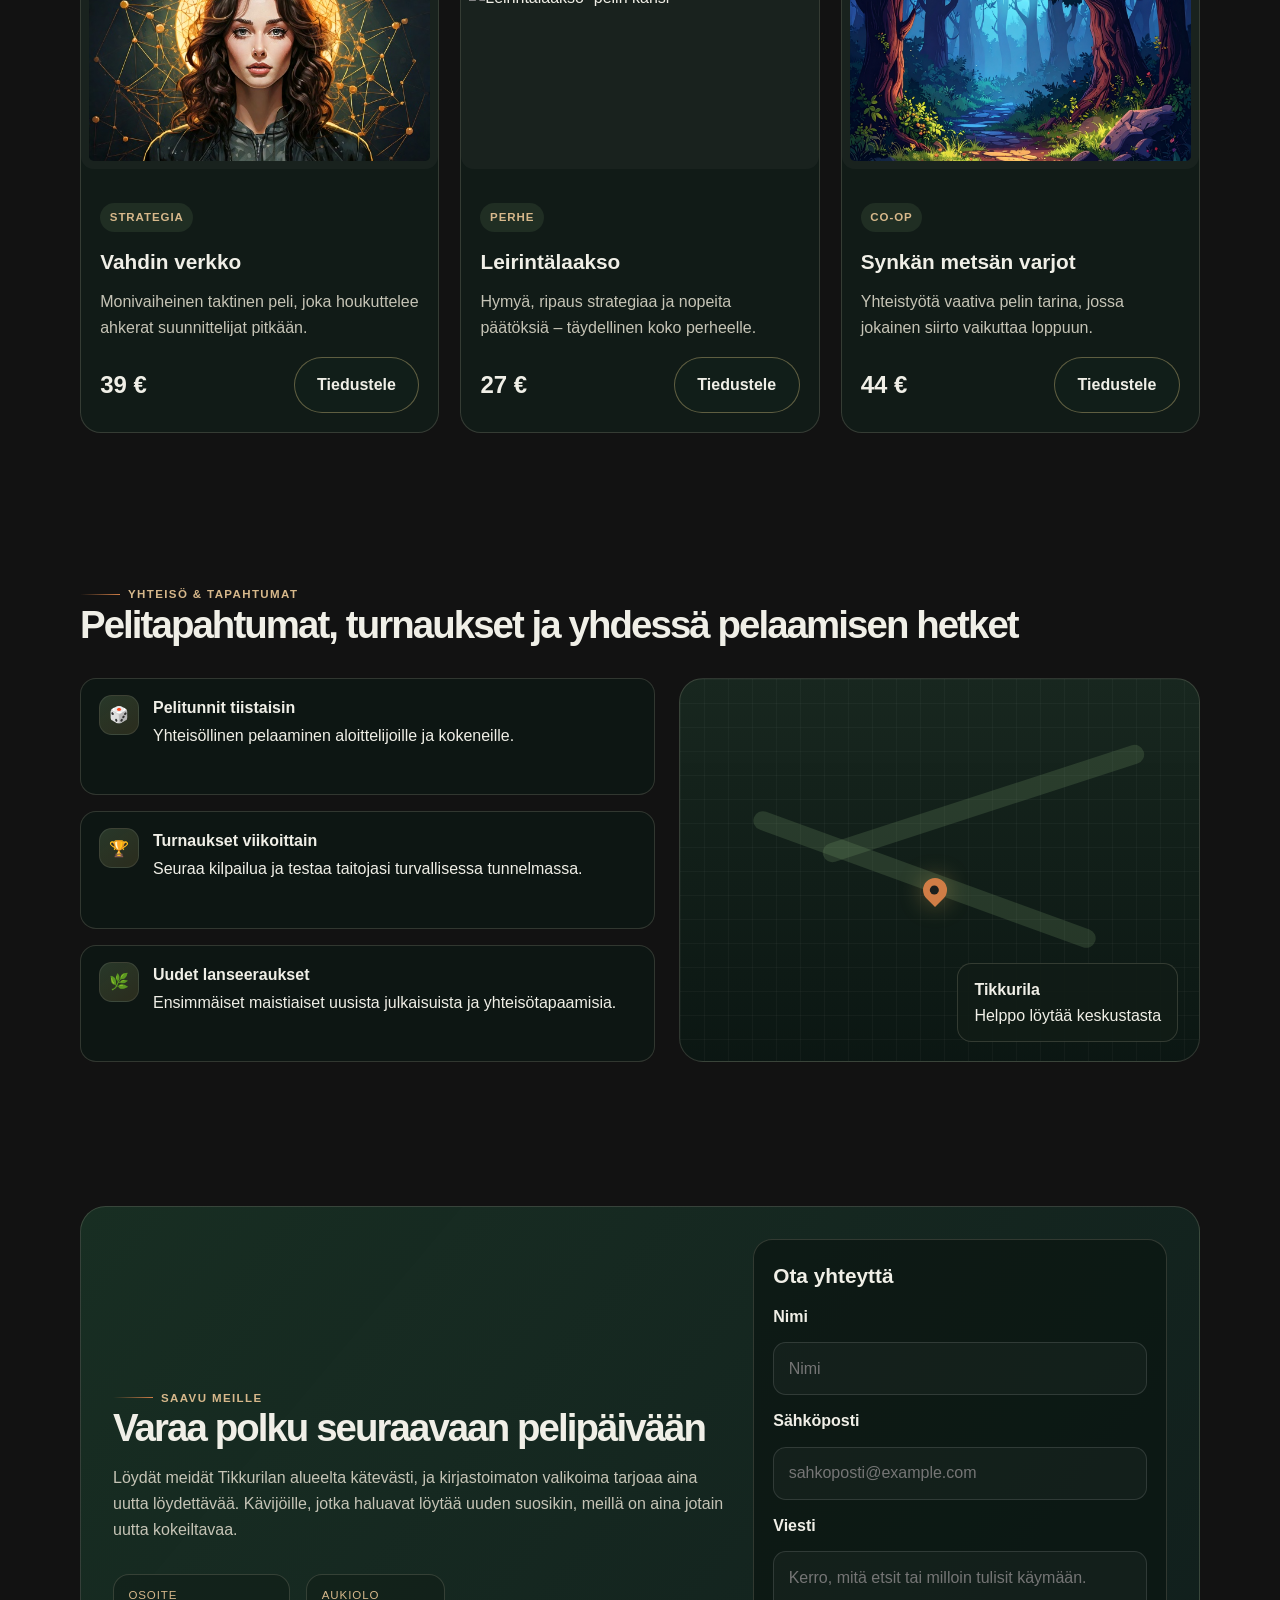
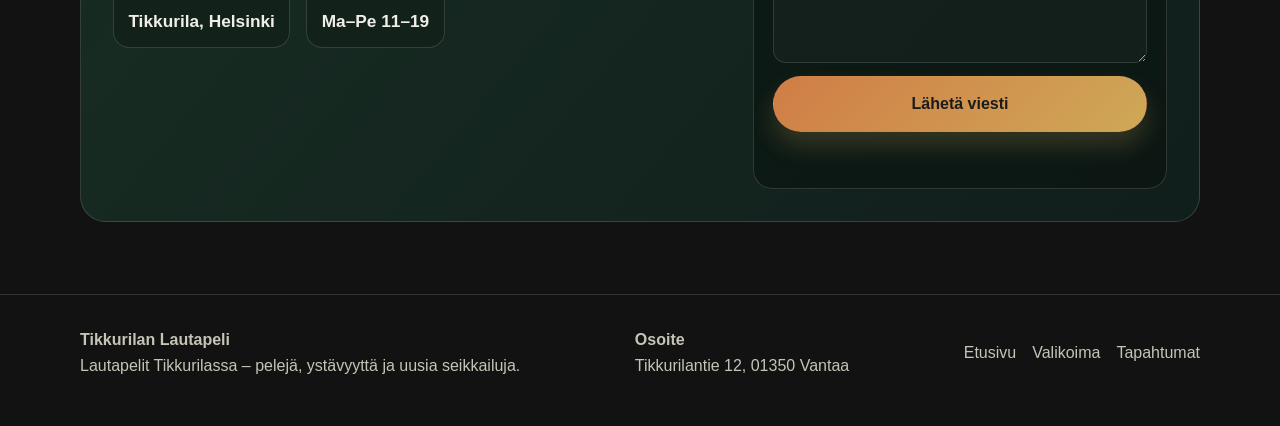
==== commit fcde73cd: "Fix HTML encoding issues in index.html" ====
--- a/index.html
+++ b/index.html
@@ -17,7 +17,7 @@
 
     <header class="site-header">
       <div class="container header-inner">
-        <a href="#top" class="brand" aria-label="Tikkurilan Lautapeli etusivulle">
+        <a href="index.html" class="brand" aria-label="Tikkurilan Lautapeli etusivulle">
           <span class="brand-mark" aria-hidden="true">T</span>
           <span>Tikkurilan Lautapeli</span>
         </a>
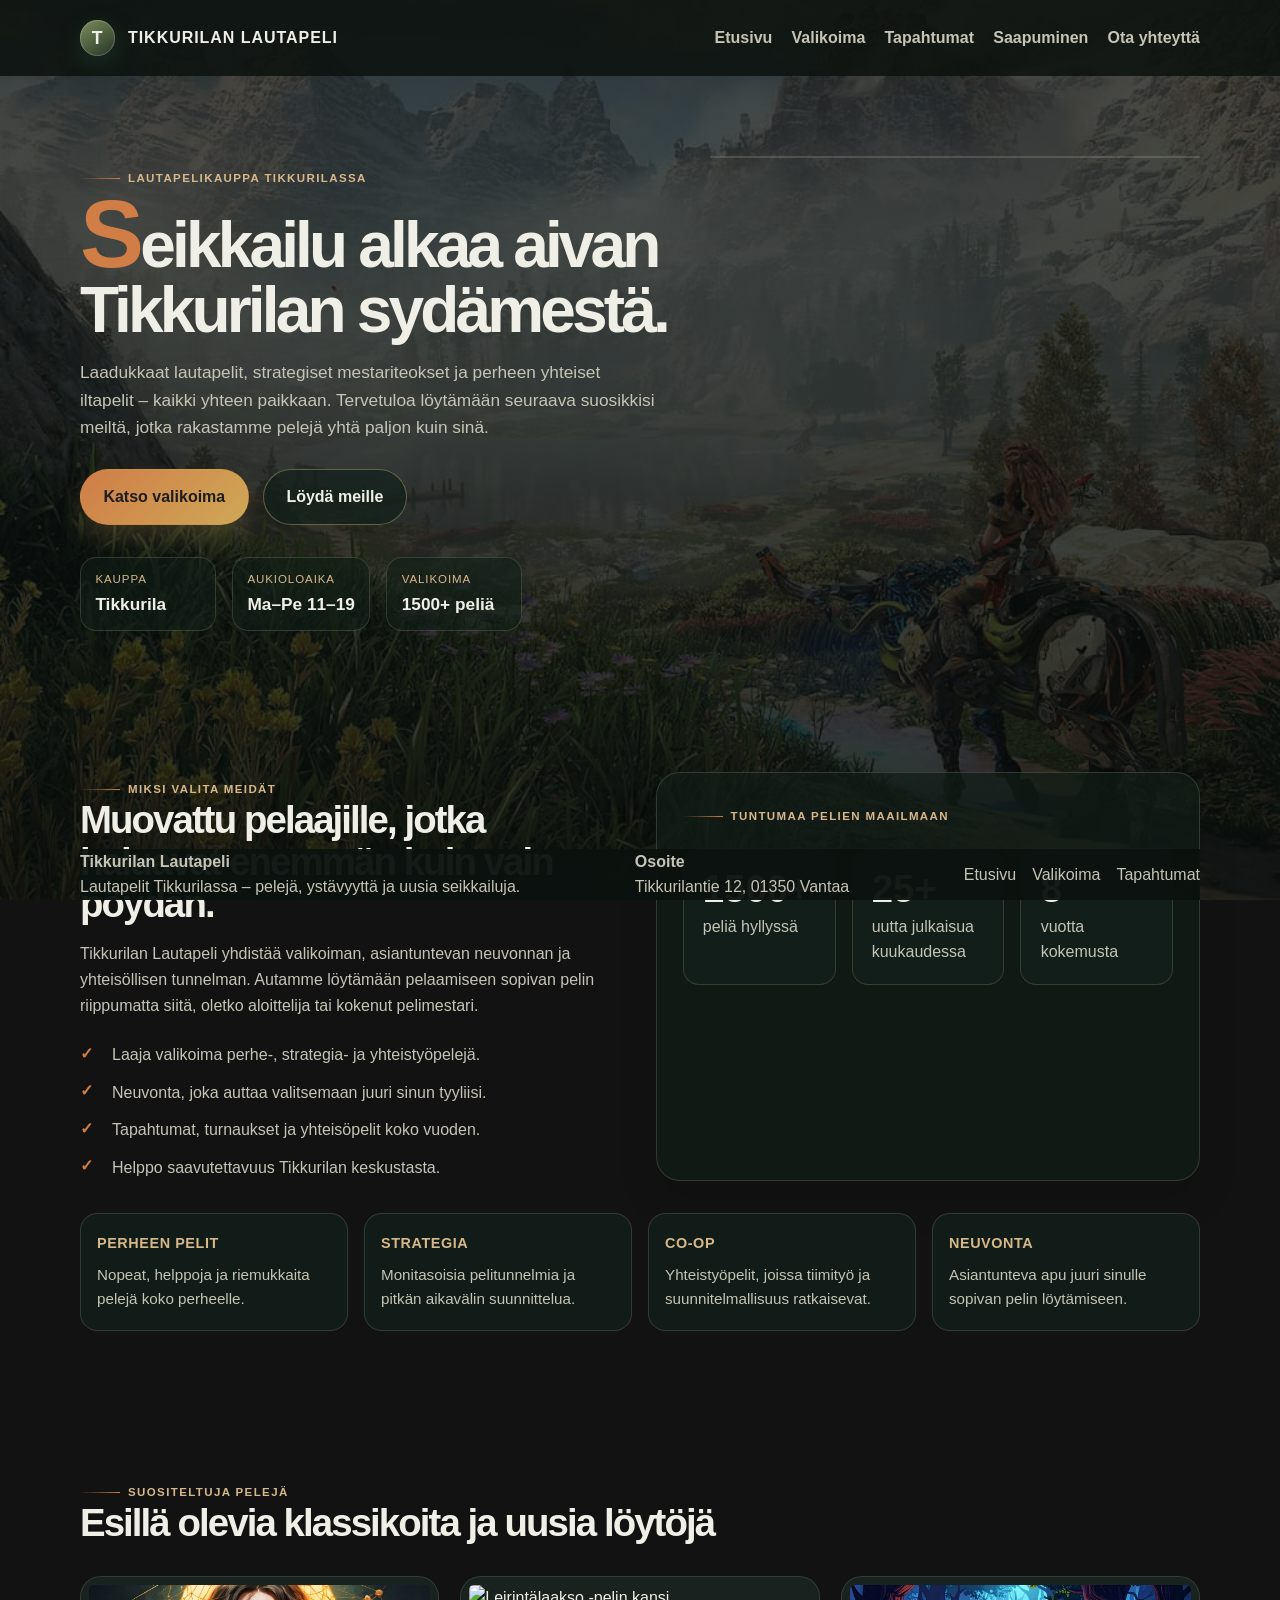
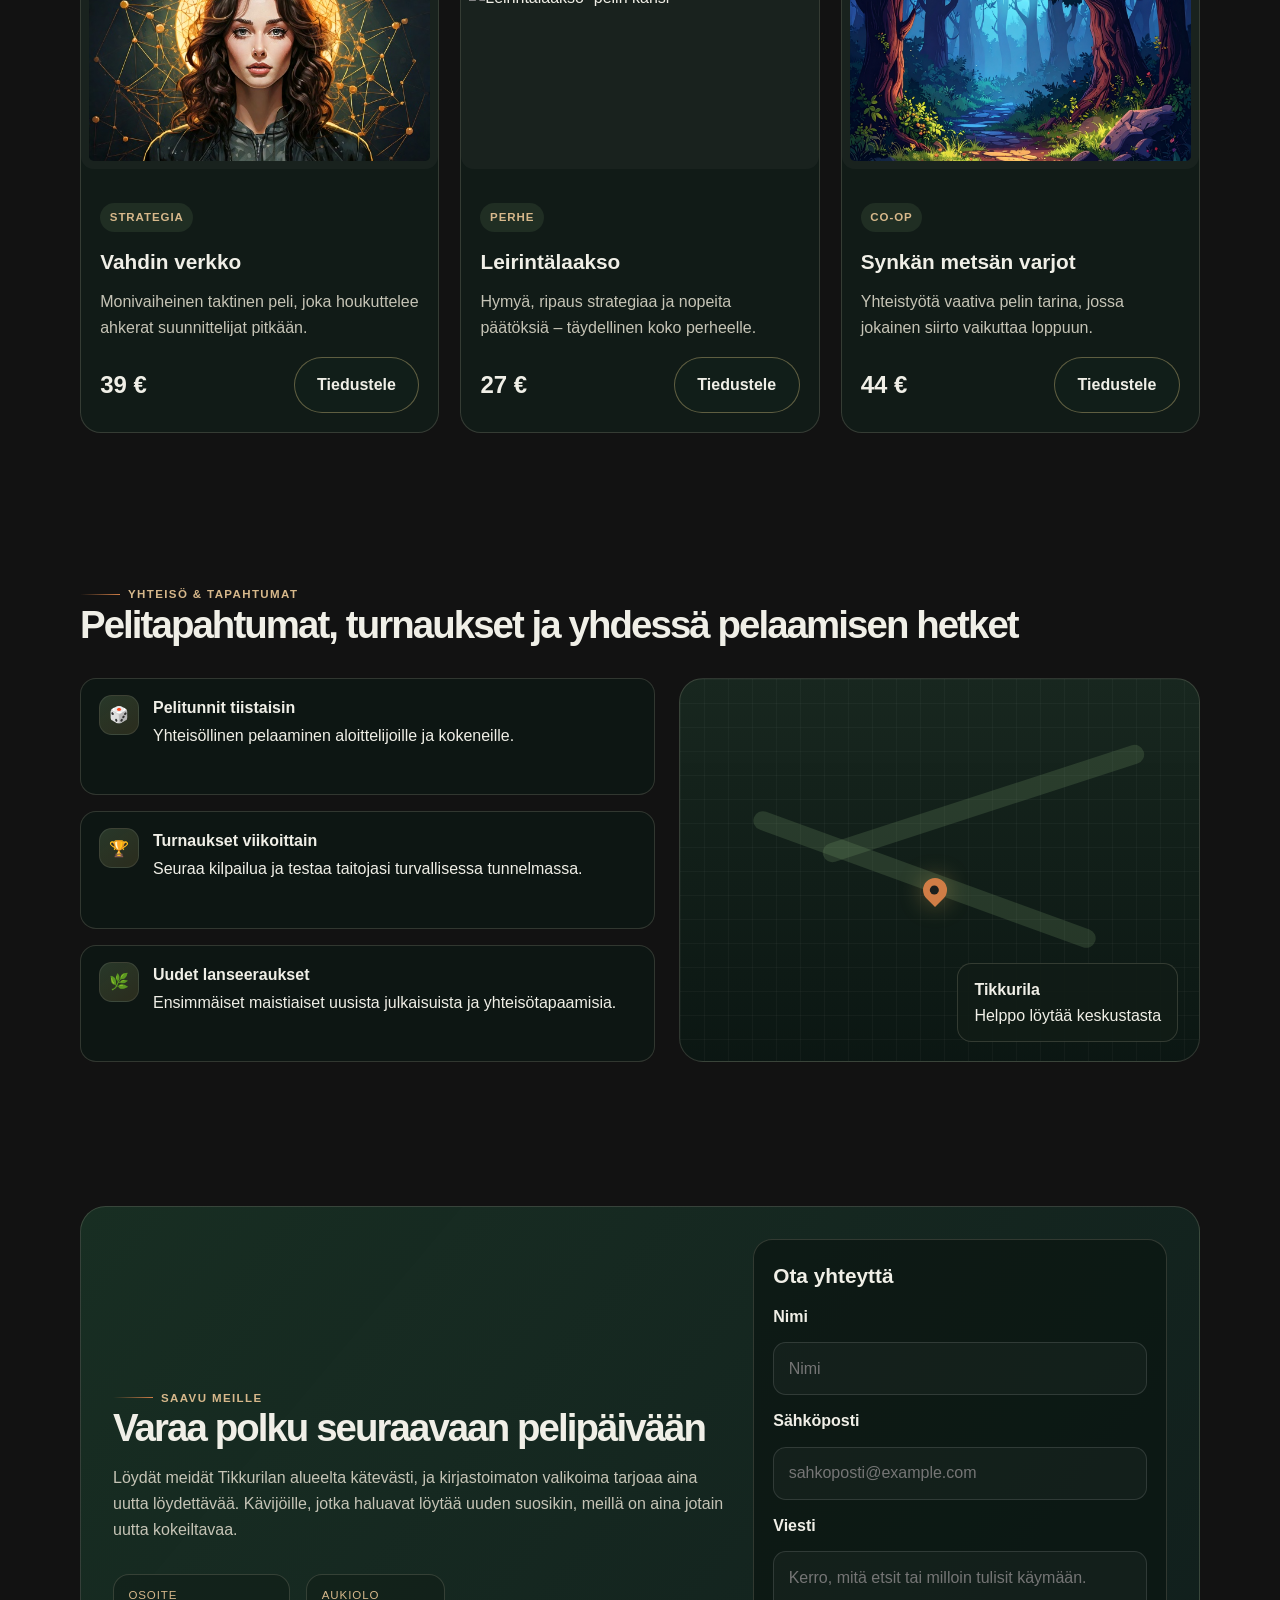
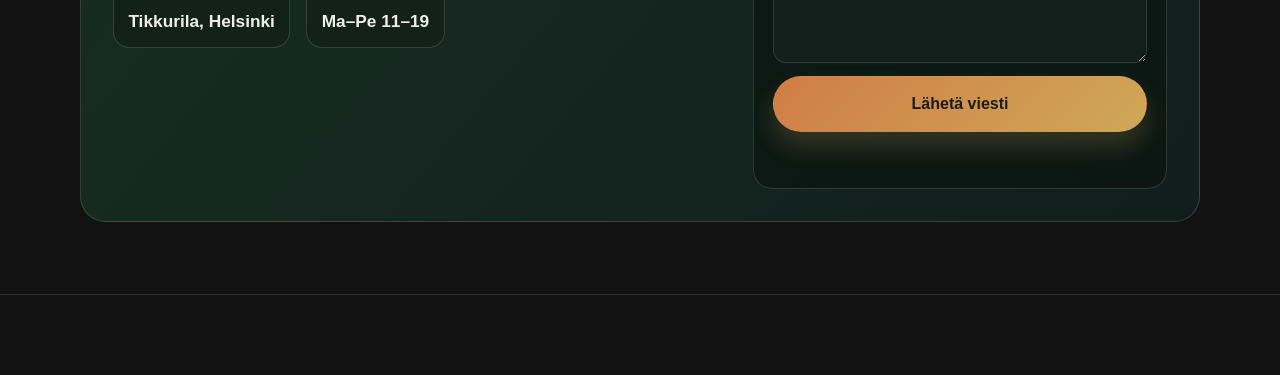
==== commit 2160f08a: "Add initial HTML structure for Tikkurilan Lautapeli" ====
--- a/index.html
+++ b/index.html
@@ -1,303 +1,303 @@
-<!DOCTYPE html>
-<html lang="fi">
-  <head>
-    <meta charset="UTF-8" />
-    <meta name="viewport" content="width=device-width, initial-scale=1.0" />
-    <meta
-      name="description"
-      content="Lautapelikauppa Tikkurilassa – strategia-, perhe- ja yhteistyöpelit, tapahtumat, neuvonta ja helposti saavutettava myymälä."
-    />
-    <meta name="theme-color" content="#090d0b" />
-    <title>Tikkurilan Lautapeli | Lautapelikauppa Tikkurilassa</title>
-    <link rel="stylesheet" href="styles.css" />
-    <script src="script.js" defer></script>
-  </head>
-  <body>
-    <a class="skip-link" href="#main-content">Hyppää sisältöön</a>
-
-    <header class="site-header">
-      <div class="container header-inner">
-        <a href="index.html" class="brand" aria-label="Tikkurilan Lautapeli etusivulle">
-          <span class="brand-mark" aria-hidden="true">T</span>
-          <span>Tikkurilan Lautapeli</span>
-        </a>
-
-        <button type="button" class="nav-toggle" aria-expanded="false" aria-controls="site-nav" aria-label="Avaa valikko">
-          Valikko
-        </button>
-
-        <nav id="site-nav" class="nav" aria-label="Päävalikko">
-          <a href="index.html">Etusivu</a>
-          <a href="valikoima.html">Valikoima</a>
-          <a href="tapahtumat.html">Tapahtumat</a>
-          <a href="#saapuminen">Saapuminen</a>
-          <a href="#ota-yhteytta">Ota yhteyttä</a>
-        </nav>
-      </div>
-    </header>
-
-    <main id="main-content">
-      <section class="hero" id="top">
-        <div class="container hero-grid">
-          <div class="hero-copy">
-            <span class="eyebrow">Lautapelikauppa Tikkurilassa</span>
-            <h1>Seikkailu alkaa aivan Tikkurilan sydämestä.</h1>
-            <p class="subhead">
-              Laadukkaat lautapelit, strategiset mestariteokset ja perheen yhteiset iltapelit – kaikki yhteen paikkaan.
-              Tervetuloa löytämään seuraava suosikkisi meiltä, jotka rakastamme pelejä yhtä paljon kuin sinä.
-            </p>
-            <div class="hero-actions">
-              <a class="button" href="valikoima.html">Katso valikoima</a>
-              <a class="button-secondary" href="#saapuminen">Löydä meille</a>
-            </div>
-
-            <div class="mini-meta" aria-label="Kaupan perustiedot">
-              <div>
-                <span class="meta-label">Kauppa</span>
-                <span class="meta-value">Tikkurila</span>
-              </div>
-              <div>
-                <span class="meta-label">Aukioloaika</span>
-                <span class="meta-value">Ma–Pe 11–19</span>
-              </div>
-              <div>
-                <span class="meta-label">Valikoima</span>
-                <span class="meta-value">1500+ peliä</span>
-              </div>
-            </div>
-          </div>
-
-          <div class="hero-visual" aria-label="Pelien esittelykuva">
-            <div class="showcase">
-              <div class="board-illustration" aria-hidden="true"></div>
-
-              <div class="floating-card top">
-                <strong>4.9/5</strong>
-                <span>Asiakasarvioinnit</span>
-              </div>
-
-              <div class="floating-card bottom">
-                <strong>32</strong>
-                <span>Yhteisötilaista peli-iltaa kuukaudessa</span>
-              </div>
-            </div>
-          </div>
-        </div>
-      </section>
-
-      <section class="section" id="kauppa">
-        <div class="container">
-          <div class="grid-2">
-            <div>
-              <span class="eyebrow">Miksi valita meidät</span>
-              <h2>Muovattu pelaajille, jotka haluavat enemmän kuin vain pöydän.</h2>
-              <p>
-                Tikkurilan Lautapeli yhdistää valikoiman, asiantuntevan neuvonnan ja yhteisöllisen tunnelman. Autamme
-                löytämään pelaamiseen sopivan pelin riippumatta siitä, oletko aloittelija tai kokenut pelimestari.
-              </p>
-              <ul class="check-list" aria-label="Kaupan vahvuudet">
-                <li>Laaja valikoima perhe-, strategia- ja yhteistyöpelejä.</li>
-                <li>Neuvonta, joka auttaa valitsemaan juuri sinun tyyliisi.</li>
-                <li>Tapahtumat, turnaukset ja yhteisöpelit koko vuoden.</li>
-                <li>Helppo saavutettavuus Tikkurilan keskustasta.</li>
-              </ul>
-            </div>
-
-            <div class="panel">
-              <span class="eyebrow">Tuntumaa pelien maailmaan</span>
-              <div class="stats-grid" aria-label="Kaupan lukemat">
-                <div class="stat-box">
-                  <strong>1500+</strong>
-                  <span>peliä hyllyssä</span>
-                </div>
-                <div class="stat-box">
-                  <strong>25+</strong>
-                  <span>uutta julkaisua kuukaudessa</span>
-                </div>
-                <div class="stat-box">
-                  <strong>8</strong>
-                  <span>vuotta kokemusta</span>
-                </div>
-              </div>
-            </div>
-          </div>
-
-          <div class="feature-strip" aria-label="Kaupan palvelut">
-            <article>
-              <h3>Perheen pelit</h3>
-              <p>Nopeat, helppoja ja riemukkaita pelejä koko perheelle.</p>
-            </article>
-            <article>
-              <h3>Strategia</h3>
-              <p>Monitasoisia pelitunnelmia ja pitkän aikavälin suunnittelua.</p>
-            </article>
-            <article>
-              <h3>Co-op</h3>
-              <p>Yhteistyöpelit, joissa tiimityö ja suunnitelmallisuus ratkaisevat.</p>
-            </article>
-            <article>
-              <h3>Neuvonta</h3>
-              <p>Asiantunteva apu juuri sinulle sopivan pelin löytämiseen.</p>
-            </article>
-          </div>
-        </div>
-      </section>
-
-      <section class="section" id="valikoima">
-        <div class="container">
-          <span class="eyebrow">Suositeltuja pelejä</span>
-          <h2>Esillä olevia klassikoita ja uusia löytöjä</h2>
-
-          <div class="product-grid" aria-label="Suosittujen pelien valikoima">
-            <article class="product-card">  
-              <img src="Vahdinverkko.jpg" alt="Vahdin verkko -pelin kansi" class="product-art" />           
-                    
-              <div class="product-meta">
-                <span class="tag">strategia</span>
-                <h3>Vahdin verkko</h3>
-                <p>Monivaiheinen taktinen peli, joka houkuttelee ahkerat suunnittelijat pitkään.</p>
-                <div class="price-row">
-                  <span class="price">39 €</span>
-                  <a href="#ota-yhteytta" class="button-secondary">Tiedustele</a>
-                </div>
-              </div>
-            </article>
-
-            <article class="product-card">
-              <img src="leirintälaakso.jpg" alt="Leirintälaakso -pelin kansi" class="product-art" />
-             
-              <div class="product-meta">
-                <span class="tag">perhe</span>
-                <h3>Leirintälaakso</h3>
-                <p>Hymyä, ripaus strategiaa ja nopeita päätöksiä – täydellinen koko perheelle.</p>
-                <div class="price-row">
-                  <span class="price">27 €</span>
-                  <a href="#ota-yhteytta" class="button-secondary">Tiedustele</a>
-                </div>
-              </div>
-            </article>
-
-            <article class="product-card">
-              <img src="Synkanmetsanvarjot.jpg" alt="Synkän metsän varjot -pelin kansi" class="product-art" />
-             
-              <div class="product-meta">
-                <span class="tag">co-op</span>
-                <h3>Synkän metsän varjot</h3>
-                <p>Yhteistyötä vaativa pelin tarina, jossa jokainen siirto vaikuttaa loppuun.</p>
-                <div class="price-row">
-                  <span class="price">44 €</span>
-                  <a href="#ota-yhteytta" class="button-secondary">Tiedustele</a>
-                </div>
-              </div>
-            </article>
-          </div>
-        </div>
-      </section>
-
-      <section class="section" id="tapahtumat">
-        <div class="container">
-          <span class="eyebrow">Yhteisö & tapahtumat</span>
-          <h2>Pelitapahtumat, turnaukset ja yhdessä pelaamisen hetket</h2>
-
-          <div class="location-layout">
-            <div class="info-stack" aria-label="Tapahtumatiedot">
-              <div class="info-item">
-                <div class="icon" aria-hidden="true">🎲</div>
-                <div>
-                  <strong>Pelitunnit tiistaisin</strong>
-                  <span>Yhteisöllinen pelaaminen aloittelijoille ja kokeneille.</span>
-                </div>
-              </div>
-
-              <div class="info-item">
-                <div class="icon" aria-hidden="true">🏆</div>
-                <div>
-                  <strong>Turnaukset viikoittain</strong>
-                  <span>Seuraa kilpailua ja testaa taitojasi turvallisessa tunnelmassa.</span>
-                </div>
-              </div>
-
-              <div class="info-item">
-                <div class="icon" aria-hidden="true">🌿</div>
-                <div>
-                  <strong>Uudet lanseeraukset</strong>
-                  <span>Ensimmäiset maistiaiset uusista julkaisuista ja yhteisötapaamisia.</span>
-                </div>
-              </div>
-            </div>
-
-            <div class="map-box" aria-label="Kaupan sijainti kartalla">
-              <div class="map-road" aria-hidden="true"></div>
-              <div class="pin" aria-hidden="true"></div>
-              <div class="map-label">
-                <strong>Tikkurila</strong><br />
-                <span>Helppo löytää keskustasta</span>
-              </div>
-            </div>
-          </div>
-        </div>
-      </section>
-
-      <section class="section" id="saapuminen">
-        <div class="container">
-          <div class="cta-box">
-            <div>
-              <span class="eyebrow">Saavu meille</span>
-              <h2>Varaa polku seuraavaan pelipäivään</h2>
-              <p>
-                Löydät meidät Tikkurilan alueelta kätevästi, ja kirjastoimaton valikoima tarjoaa aina uutta löydettävää.
-                Kävijöille, jotka haluavat löytää uuden suosikin, meillä on aina jotain uutta kokeiltavaa.
-              </p>
-              <div class="mini-meta">
-                <div>
-                  <span class="meta-label">Osoite</span>
-                  <span class="meta-value">Tikkurila, Helsinki</span>
-                </div>
-                <div>
-                  <span class="meta-label">Aukiolo</span>
-                  <span class="meta-value">Ma–Pe 11–19</span>
-                </div>
-              </div>
-            </div>
-
-            <div class="form-box" id="ota-yhteytta">
-              <h3>Ota yhteyttä</h3>
-              <form id="contact-form" aria-label="Yhteydenottolomake">
-                <label for="nimi">Nimi</label>
-                <input id="nimi" type="text" name="nimi" placeholder="Nimi" autocomplete="name" required />
-
-                <label for="email">Sähköposti</label>
-                <input id="email" type="email" name="email" placeholder="sahkoposti@example.com" autocomplete="email" required />
-
-                <label for="viesti">Viesti</label>
-                <textarea id="viesti" name="viesti" placeholder="Kerro, mitä etsit tai milloin tulisit käymään." required></textarea>
-
-                <button type="submit">Lähetä viesti</button>
-                <div id="form-status" class="form-status" aria-live="polite"></div>
-              </form>
-            </div>
-          </div>
-        </div>
-      </section>
-    </main>
-
-    <footer class="site-footer">
-      <div class="container footer-inner">
-        <div>
-          <strong>Tikkurilan Lautapeli</strong><br />
-          Lautapelit Tikkurilassa – pelejä, ystävyyttä ja uusia seikkailuja.
-        </div>
-        <div>
-          <strong>Osoite</strong><br />
-          Tikkurilantie 12, 01350 Vantaa
-        </div>
-        <div class="footer-links" aria-label="Sivuston linkit">
-          <a href="index.html">Etusivu</a>
-          <a href="valikoima.html">Valikoima</a>
-          <a href="tapahtumat.html">Tapahtumat</a>
-        </div>
-      </div>
-    </footer>
-
-  </body>
-</html>
+<!DOCTYPE html>
+<html lang="fi">
+  <head>
+    <meta charset="UTF-8" />
+    <meta name="viewport" content="width=device-width, initial-scale=1.0" />
+    <meta
+      name="description"
+      content="Lautapelikauppa Tikkurilassa – strategia-, perhe- ja yhteistyöpelit, tapahtumat, neuvonta ja helposti saavutettava myymälä."
+    />
+    <meta name="theme-color" content="#090d0b" />
+    <title>Tikkurilan Lautapeli | Lautapelikauppa Tikkurilassa</title>
+    <link rel="stylesheet" href="styles.css" />
+    <script src="script.js" defer></script>
+  </head>
+  <body>
+    <a class="skip-link" href="#main-content">Hyppää sisältöön</a>
+
+    <header class="site-header">
+      <div class="container header-inner">
+        <a href="index.html" class="brand" aria-label="Tikkurilan Lautapeli etusivulle">
+          <span class="brand-mark" aria-hidden="true">T</span>
+          <span>Tikkurilan Lautapeli</span>
+        </a>
+
+        <button type="button" class="nav-toggle" aria-expanded="false" aria-controls="site-nav" aria-label="Avaa valikko">
+          Valikko
+        </button>
+
+        <nav id="site-nav" class="nav" aria-label="Päävalikko">
+          <a href="index.html">Etusivu</a>
+          <a href="valikoima.html">Valikoima</a>
+          <a href="tapahtumat.html">Tapahtumat</a>
+          <a href="#saapuminen">Saapuminen</a>
+          <a href="#ota-yhteytta">Ota yhteyttä</a>
+        </nav>
+      </div>
+    </header>
+
+    <main id="main-content">
+      <section class="hero" id="top">
+        <div class="container hero-grid">
+          <div class="hero-copy">
+            <span class="eyebrow">Lautapelikauppa Tikkurilassa</span>
+            <h1>Seikkailu alkaa aivan Tikkurilan sydämestä.</h1>
+            <p class="subhead">
+              Laadukkaat lautapelit, strategiset mestariteokset ja perheen yhteiset iltapelit – kaikki yhteen paikkaan.
+              Tervetuloa löytämään seuraava suosikkisi meiltä, jotka rakastamme pelejä yhtä paljon kuin sinä.
+            </p>
+            <div class="hero-actions">
+              <a class="button" href="valikoima.html">Katso valikoima</a>
+              <a class="button-secondary" href="#saapuminen">Löydä meille</a>
+            </div>
+
+            <div class="mini-meta" aria-label="Kaupan perustiedot">
+              <div>
+                <span class="meta-label">Kauppa</span>
+                <span class="meta-value">Tikkurila</span>
+              </div>
+              <div>
+                <span class="meta-label">Aukioloaika</span>
+                <span class="meta-value">Ma–Pe 11–19</span>
+              </div>
+              <div>
+                <span class="meta-label">Valikoima</span>
+                <span class="meta-value">1500+ peliä</span>
+              </div>
+            </div>
+          </div>
+
+          <div class="hero-visual" aria-label="Pelien esittelykuva">
+            <div class="showcase">
+              <div class="board-illustration" aria-hidden="true"></div>
+
+              <div class="floating-card top">
+                <strong>4.9/5</strong>
+                <span>Asiakasarvioinnit</span>
+              </div>
+
+              <div class="floating-card bottom">
+                <strong>32</strong>
+                <span>Yhteisötilaista peli-iltaa kuukaudessa</span>
+              </div>
+            </div>
+          </div>
+        </div>
+      </section>
+
+      <section class="section" id="kauppa">
+        <div class="container">
+          <div class="grid-2">
+            <div>
+              <span class="eyebrow">Miksi valita meidät</span>
+              <h2>Muovattu pelaajille, jotka haluavat enemmän kuin vain pöydän.</h2>
+              <p>
+                Tikkurilan Lautapeli yhdistää valikoiman, asiantuntevan neuvonnan ja yhteisöllisen tunnelman. Autamme
+                löytämään pelaamiseen sopivan pelin riippumatta siitä, oletko aloittelija tai kokenut pelimestari.
+              </p>
+              <ul class="check-list" aria-label="Kaupan vahvuudet">
+                <li>Laaja valikoima perhe-, strategia- ja yhteistyöpelejä.</li>
+                <li>Neuvonta, joka auttaa valitsemaan juuri sinun tyyliisi.</li>
+                <li>Tapahtumat, turnaukset ja yhteisöpelit koko vuoden.</li>
+                <li>Helppo saavutettavuus Tikkurilan keskustasta.</li>
+              </ul>
+            </div>
+
+            <div class="panel">
+              <span class="eyebrow">Tuntumaa pelien maailmaan</span>
+              <div class="stats-grid" aria-label="Kaupan lukemat">
+                <div class="stat-box">
+                  <strong>1500+</strong>
+                  <span>peliä hyllyssä</span>
+                </div>
+                <div class="stat-box">
+                  <strong>25+</strong>
+                  <span>uutta julkaisua kuukaudessa</span>
+                </div>
+                <div class="stat-box">
+                  <strong>8</strong>
+                  <span>vuotta kokemusta</span>
+                </div>
+              </div>
+            </div>
+          </div>
+
+          <div class="feature-strip" aria-label="Kaupan palvelut">
+            <article>
+              <h3>Perheen pelit</h3>
+              <p>Nopeat, helppoja ja riemukkaita pelejä koko perheelle.</p>
+            </article>
+            <article>
+              <h3>Strategia</h3>
+              <p>Monitasoisia pelitunnelmia ja pitkän aikavälin suunnittelua.</p>
+            </article>
+            <article>
+              <h3>Co-op</h3>
+              <p>Yhteistyöpelit, joissa tiimityö ja suunnitelmallisuus ratkaisevat.</p>
+            </article>
+            <article>
+              <h3>Neuvonta</h3>
+              <p>Asiantunteva apu juuri sinulle sopivan pelin löytämiseen.</p>
+            </article>
+          </div>
+        </div>
+      </section>
+
+      <section class="section" id="valikoima">
+        <div class="container">
+          <span class="eyebrow">Suositeltuja pelejä</span>
+          <h2>Esillä olevia klassikoita ja uusia löytöjä</h2>
+
+          <div class="product-grid" aria-label="Suosittujen pelien valikoima">
+            <article class="product-card">  
+              <img src="Vahdinverkko.jpg" alt="Vahdin verkko -pelin kansi" class="product-art" />           
+                    
+              <div class="product-meta">
+                <span class="tag">strategia</span>
+                <h3>Vahdin verkko</h3>
+                <p>Monivaiheinen taktinen peli, joka houkuttelee ahkerat suunnittelijat pitkään.</p>
+                <div class="price-row">
+                  <span class="price">39 €</span>
+                  <a href="#ota-yhteytta" class="button-secondary">Tiedustele</a>
+                </div>
+              </div>
+            </article>
+
+            <article class="product-card">
+              <img src="leirintälaakso.jpg" alt="Leirintälaakso -pelin kansi" class="product-art" />
+             
+              <div class="product-meta">
+                <span class="tag">perhe</span>
+                <h3>Leirintälaakso</h3>
+                <p>Hymyä, ripaus strategiaa ja nopeita päätöksiä – täydellinen koko perheelle.</p>
+                <div class="price-row">
+                  <span class="price">27 €</span>
+                  <a href="#ota-yhteytta" class="button-secondary">Tiedustele</a>
+                </div>
+              </div>
+            </article>
+
+            <article class="product-card">
+              <img src="Synkanmetsanvarjot.jpg" alt="Synkän metsän varjot -pelin kansi" class="product-art" />
+             
+              <div class="product-meta">
+                <span class="tag">co-op</span>
+                <h3>Synkän metsän varjot</h3>
+                <p>Yhteistyötä vaativa pelin tarina, jossa jokainen siirto vaikuttaa loppuun.</p>
+                <div class="price-row">
+                  <span class="price">44 €</span>
+                  <a href="#ota-yhteytta" class="button-secondary">Tiedustele</a>
+                </div>
+              </div>
+            </article>
+          </div>
+        </div>
+      </section>
+
+      <section class="section" id="tapahtumat">
+        <div class="container">
+          <span class="eyebrow">Yhteisö & tapahtumat</span>
+          <h2>Pelitapahtumat, turnaukset ja yhdessä pelaamisen hetket</h2>
+
+          <div class="location-layout">
+            <div class="info-stack" aria-label="Tapahtumatiedot">
+              <div class="info-item">
+                <div class="icon" aria-hidden="true">🎲</div>
+                <div>
+                  <strong>Pelitunnit tiistaisin</strong>
+                  <span>Yhteisöllinen pelaaminen aloittelijoille ja kokeneille.</span>
+                </div>
+              </div>
+
+              <div class="info-item">
+                <div class="icon" aria-hidden="true">🏆</div>
+                <div>
+                  <strong>Turnaukset viikoittain</strong>
+                  <span>Seuraa kilpailua ja testaa taitojasi turvallisessa tunnelmassa.</span>
+                </div>
+              </div>
+
+              <div class="info-item">
+                <div class="icon" aria-hidden="true">🌿</div>
+                <div>
+                  <strong>Uudet lanseeraukset</strong>
+                  <span>Ensimmäiset maistiaiset uusista julkaisuista ja yhteisötapaamisia.</span>
+                </div>
+              </div>
+            </div>
+
+            <div class="map-box" aria-label="Kaupan sijainti kartalla">
+              <div class="map-road" aria-hidden="true"></div>
+              <div class="pin" aria-hidden="true"></div>
+              <div class="map-label">
+                <strong>Tikkurila</strong><br />
+                <span>Helppo löytää keskustasta</span>
+              </div>
+            </div>
+          </div>
+        </div>
+      </section>
+
+      <section class="section" id="saapuminen">
+        <div class="container">
+          <div class="cta-box">
+            <div>
+              <span class="eyebrow">Saavu meille</span>
+              <h2>Varaa polku seuraavaan pelipäivään</h2>
+              <p>
+                Löydät meidät Tikkurilan alueelta kätevästi, ja kirjastoimaton valikoima tarjoaa aina uutta löydettävää.
+                Kävijöille, jotka haluavat löytää uuden suosikin, meillä on aina jotain uutta kokeiltavaa.
+              </p>
+              <div class="mini-meta">
+                <div>
+                  <span class="meta-label">Osoite</span>
+                  <span class="meta-value">Tikkurila, Helsinki</span>
+                </div>
+                <div>
+                  <span class="meta-label">Aukiolo</span>
+                  <span class="meta-value">Ma–Pe 11–19</span>
+                </div>
+              </div>
+            </div>
+
+            <div class="form-box" id="ota-yhteytta">
+              <h3>Ota yhteyttä</h3>
+              <form id="contact-form" aria-label="Yhteydenottolomake">
+                <label for="nimi">Nimi</label>
+                <input id="nimi" type="text" name="nimi" placeholder="Nimi" autocomplete="name" required />
+
+                <label for="email">Sähköposti</label>
+                <input id="email" type="email" name="email" placeholder="sahkoposti@example.com" autocomplete="email" required />
+
+                <label for="viesti">Viesti</label>
+                <textarea id="viesti" name="viesti" placeholder="Kerro, mitä etsit tai milloin tulisit käymään." required></textarea>
+
+                <button type="submit">Lähetä viesti</button>
+                <div id="form-status" class="form-status" aria-live="polite"></div>
+              </form>
+            </div>
+          </div>
+        </div>
+      </section>
+    </main>
+
+    <footer class="site-footer">
+      <div class="container footer-inner">
+        <div>
+          <strong>Tikkurilan Lautapeli</strong><br />
+          Lautapelit Tikkurilassa – pelejä, ystävyyttä ja uusia seikkailuja.
+        </div>
+        <div>
+          <strong>Osoite</strong><br />
+          Tikkurilantie 12, 01350 Vantaa
+        </div>
+        <div class="footer-links" aria-label="Sivuston linkit">
+          <a href="index.html">Etusivu</a>
+          <a href="valikoima.html">Valikoima</a>
+          <a href="tapahtumat.html">Tapahtumat</a>
+        </div>
+      </div>
+    </footer>
+
+  </body>
+</html>
--- a/styles.css
+++ b/styles.css
@@ -131,6 +131,11 @@
   margin-bottom: 1.1rem;
 }
 
+h1::first-letter {
+  font-size: 1.5em;
+  color: var(--gold);
+}
+
 h2 {
   font-size: clamp(2rem, 3vw, 3rem);
   line-height: 1.1;
@@ -153,6 +158,13 @@
   top: 0;
   z-index: 50;
     background: rgba(12, 18, 15, 0.86);
+  display: flex;
+  align-items: center;
+  justify-content: space-between;
+  min-height: 4.75rem;
+}
+
+.header-inner {
   display: flex;
   align-items: center;
   justify-content: space-between;
@@ -795,11 +807,16 @@
 }
 
 .footer-inner {
+  position: fixed;
+  bottom: 0;
+  left: 0;
+  right: 0;
   display: flex;
   align-items: center;
   justify-content: space-between;
   gap: 1rem;
   flex-wrap: wrap;
+  background: rgba(12, 18, 15, 0.96);
 }
 
 .footer-links {
